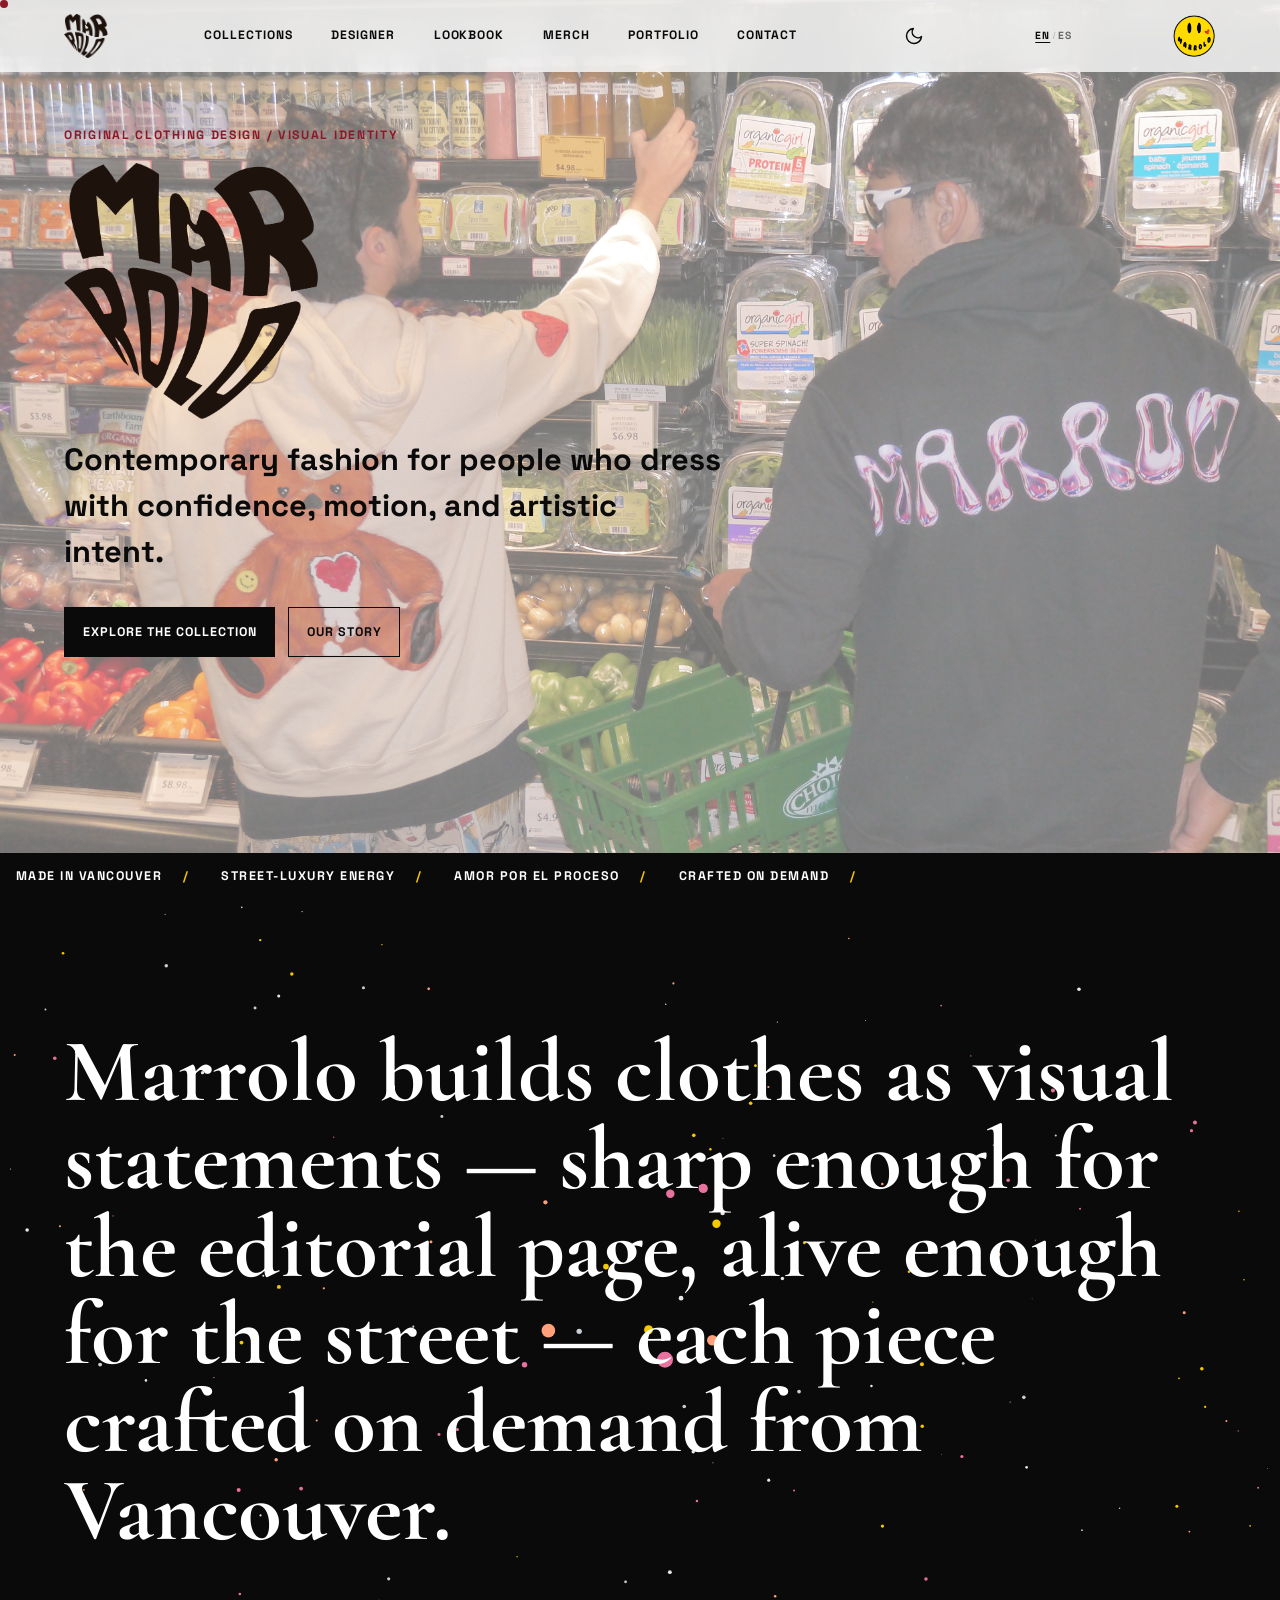
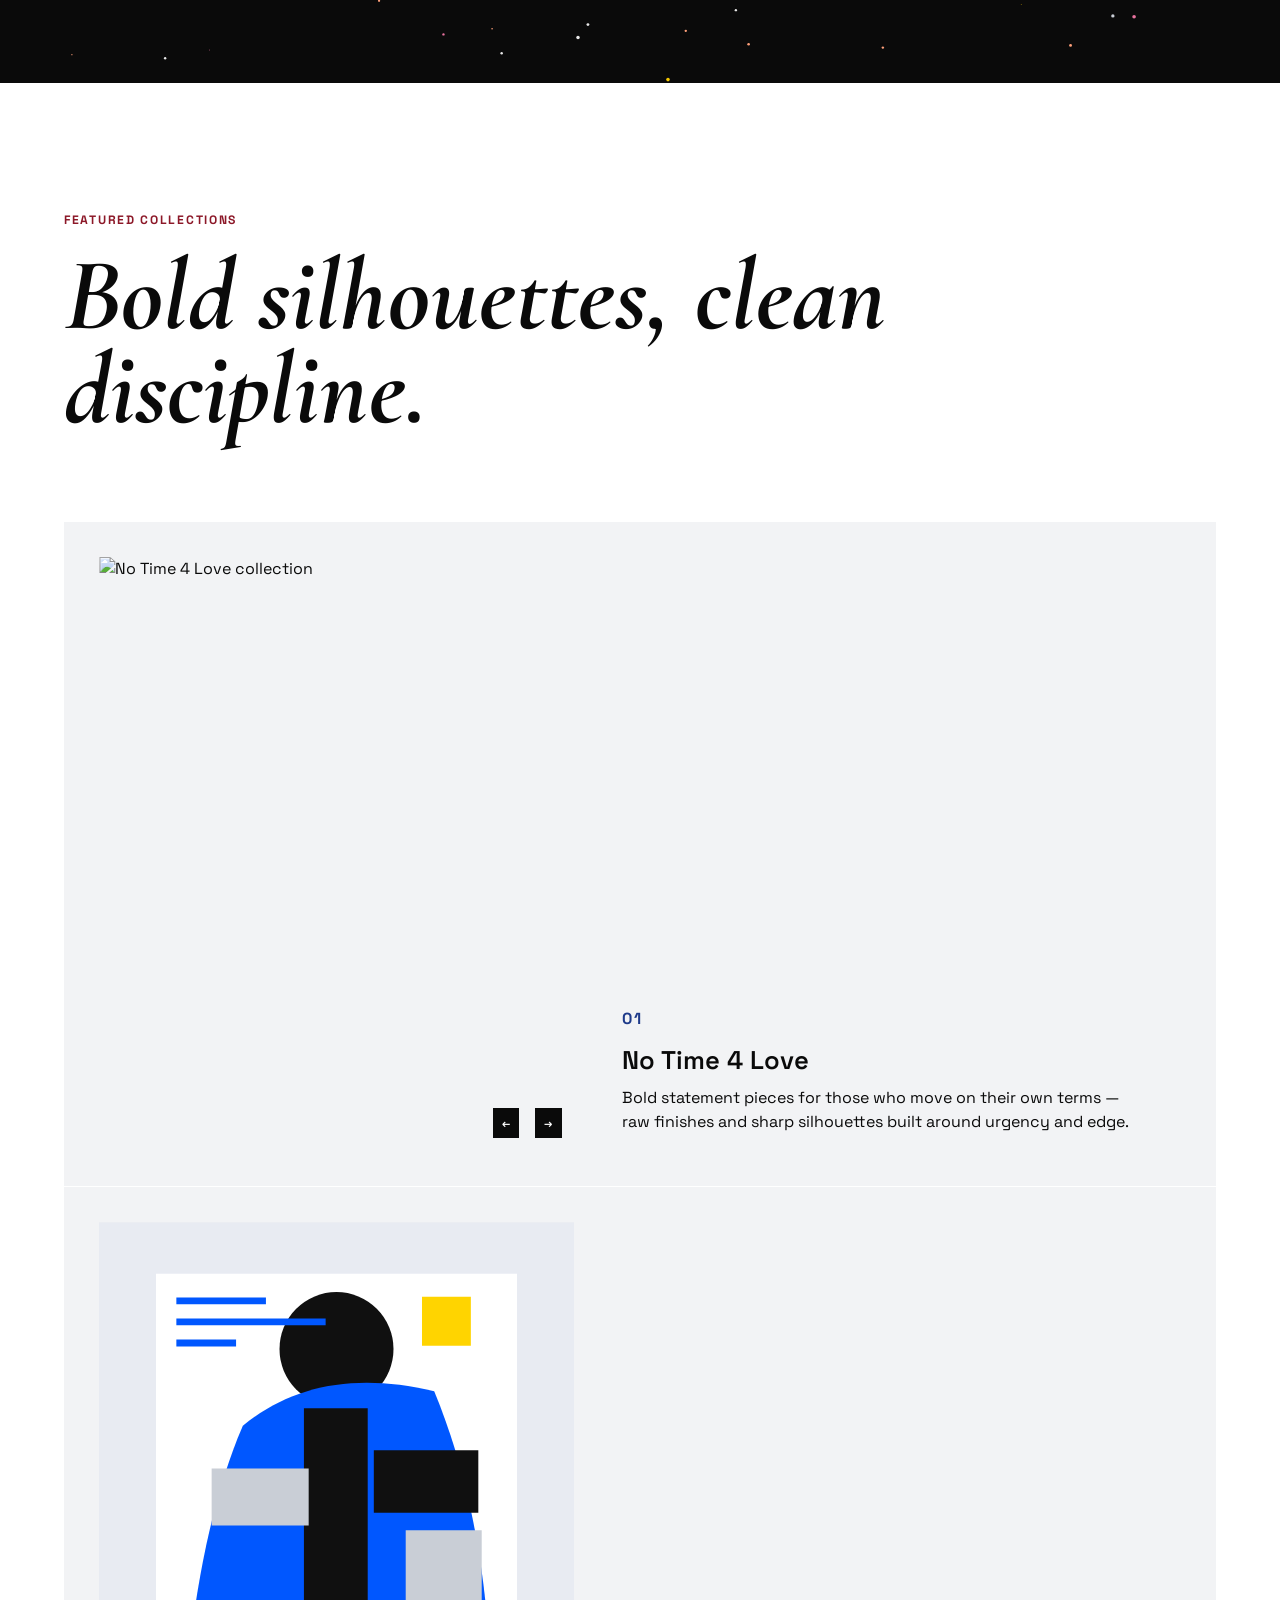
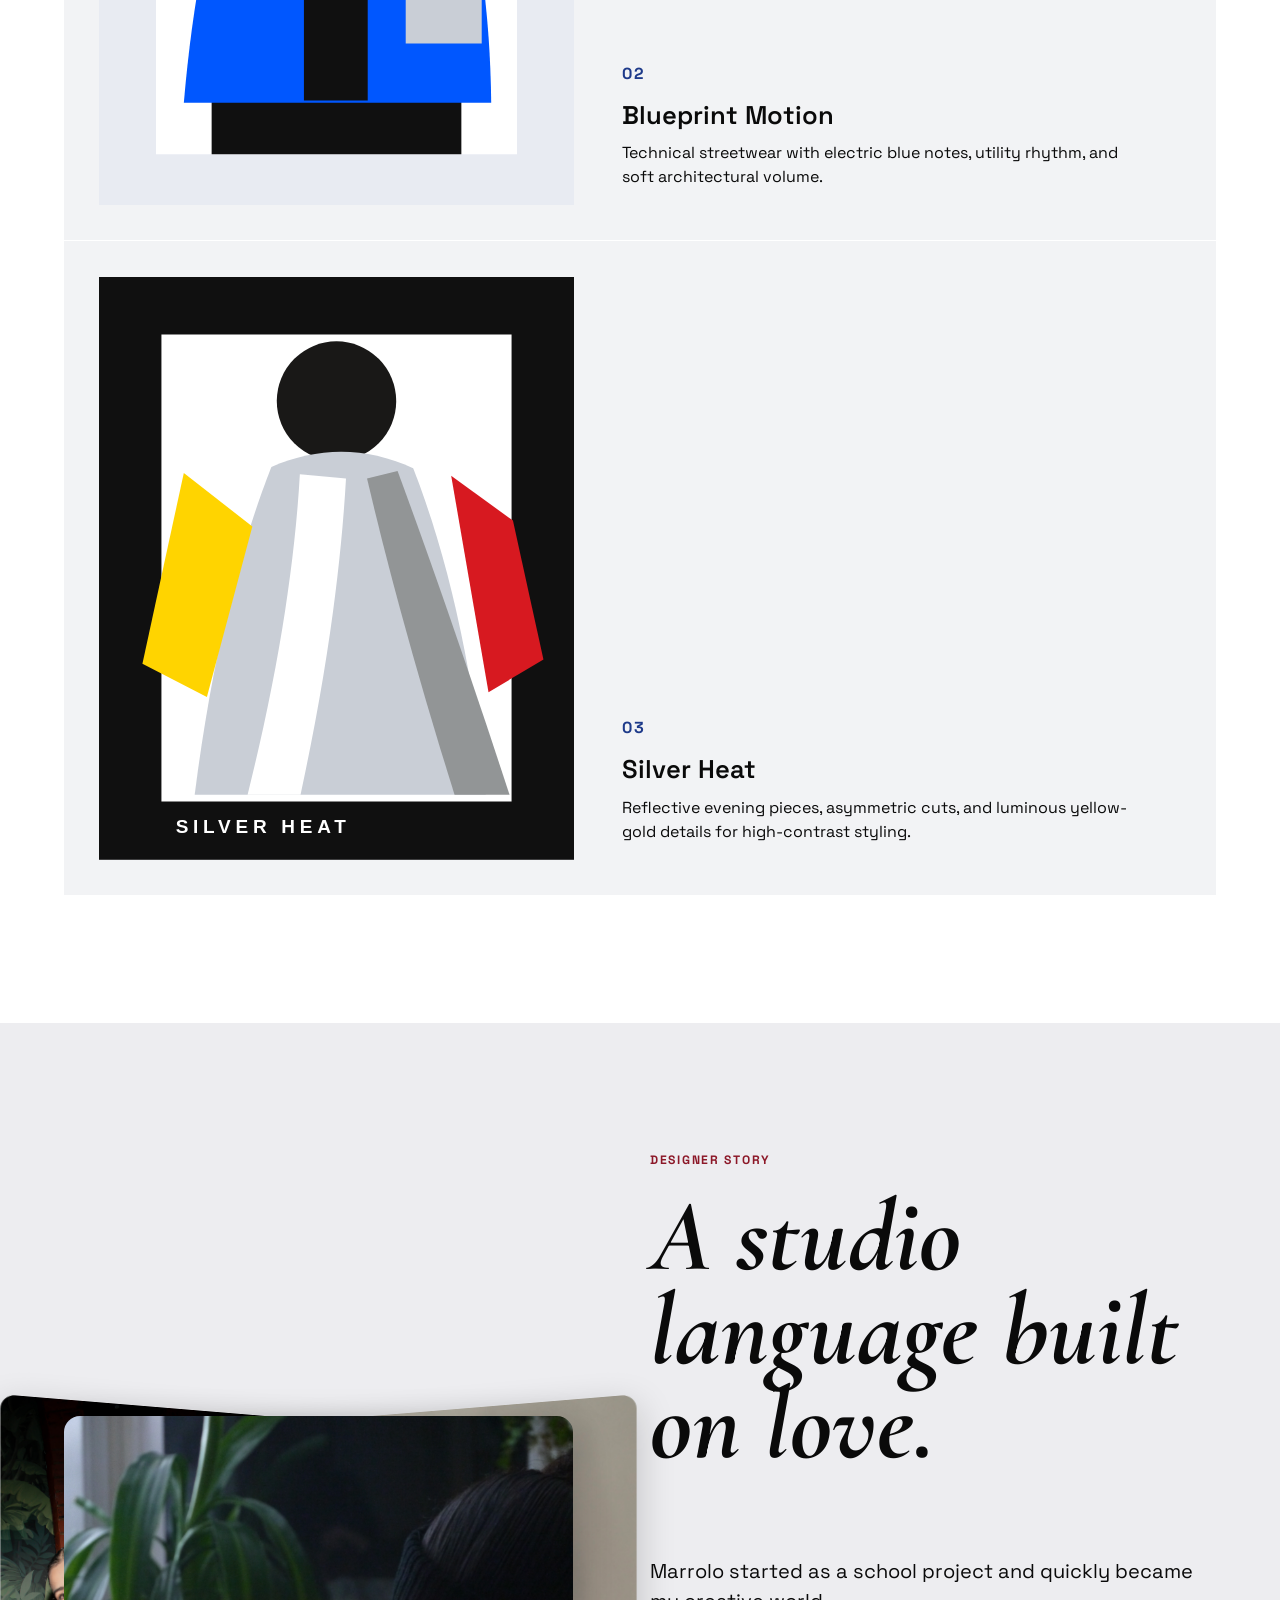
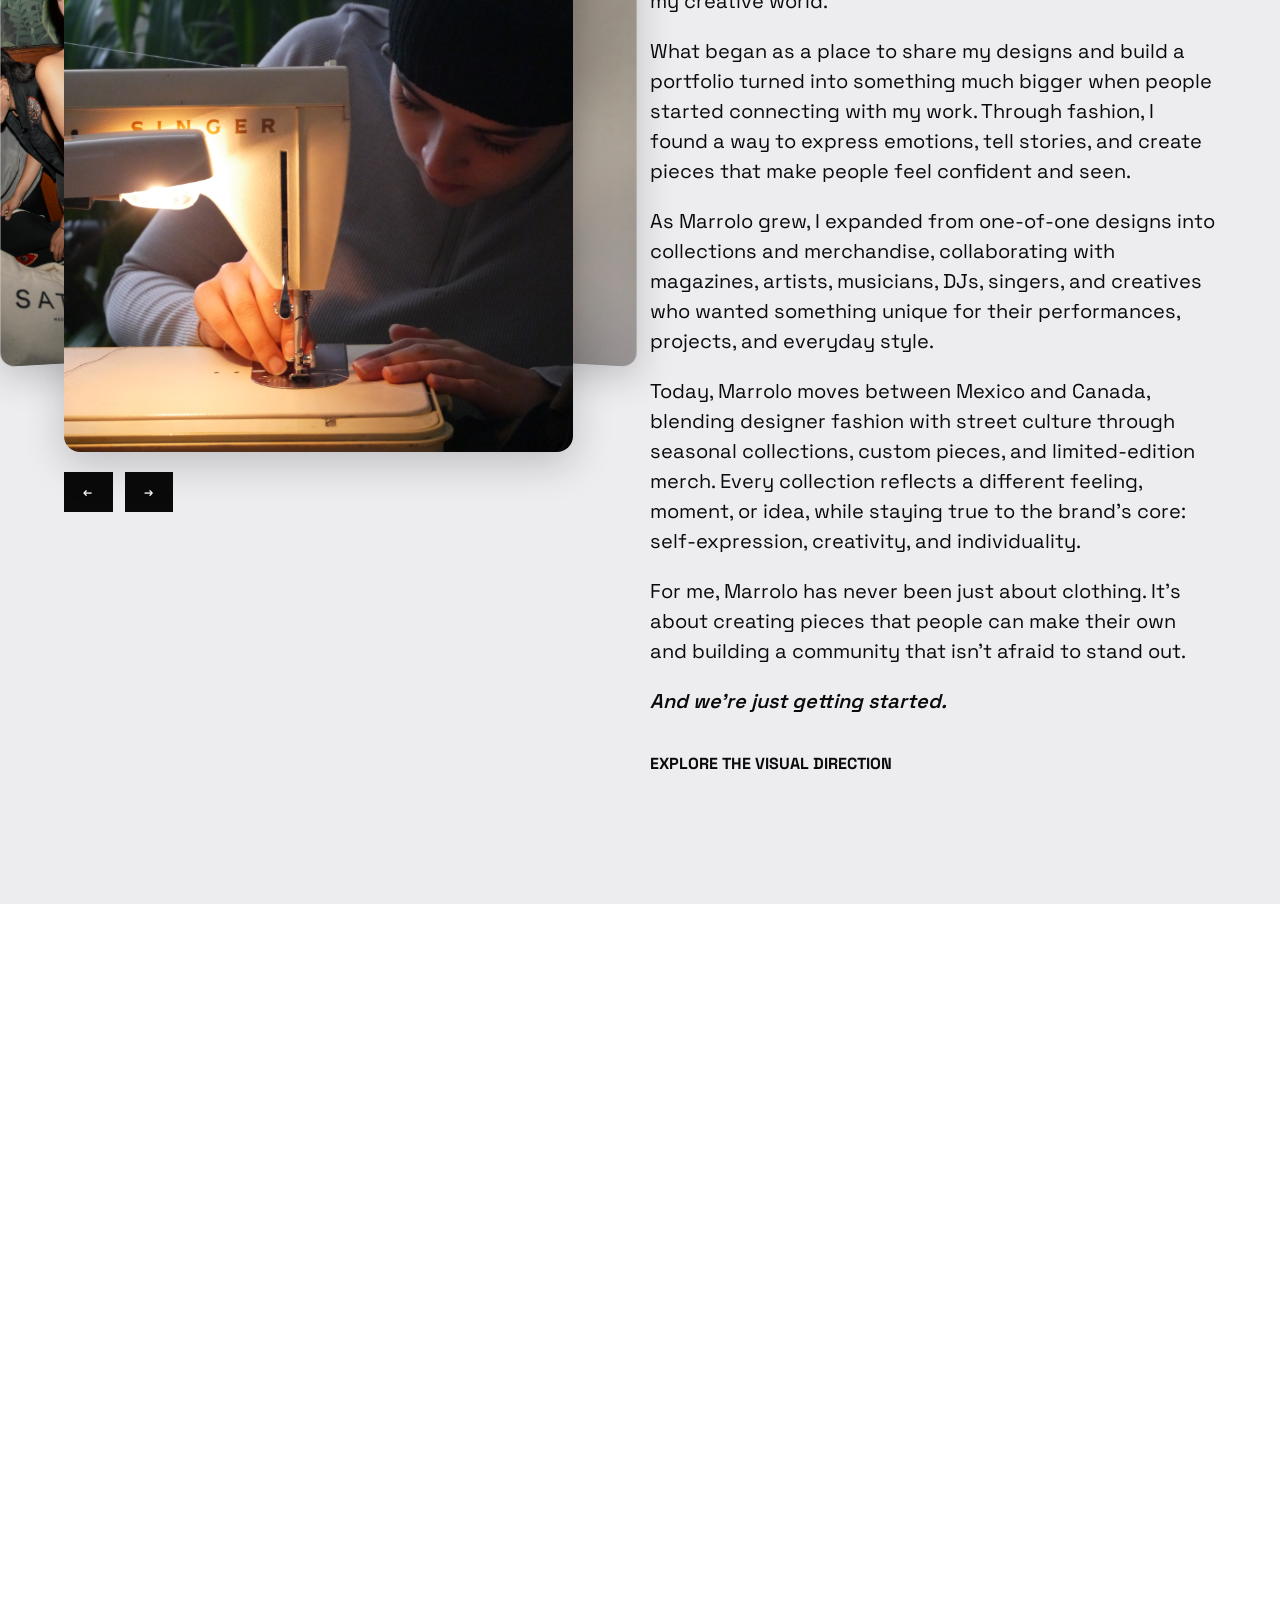
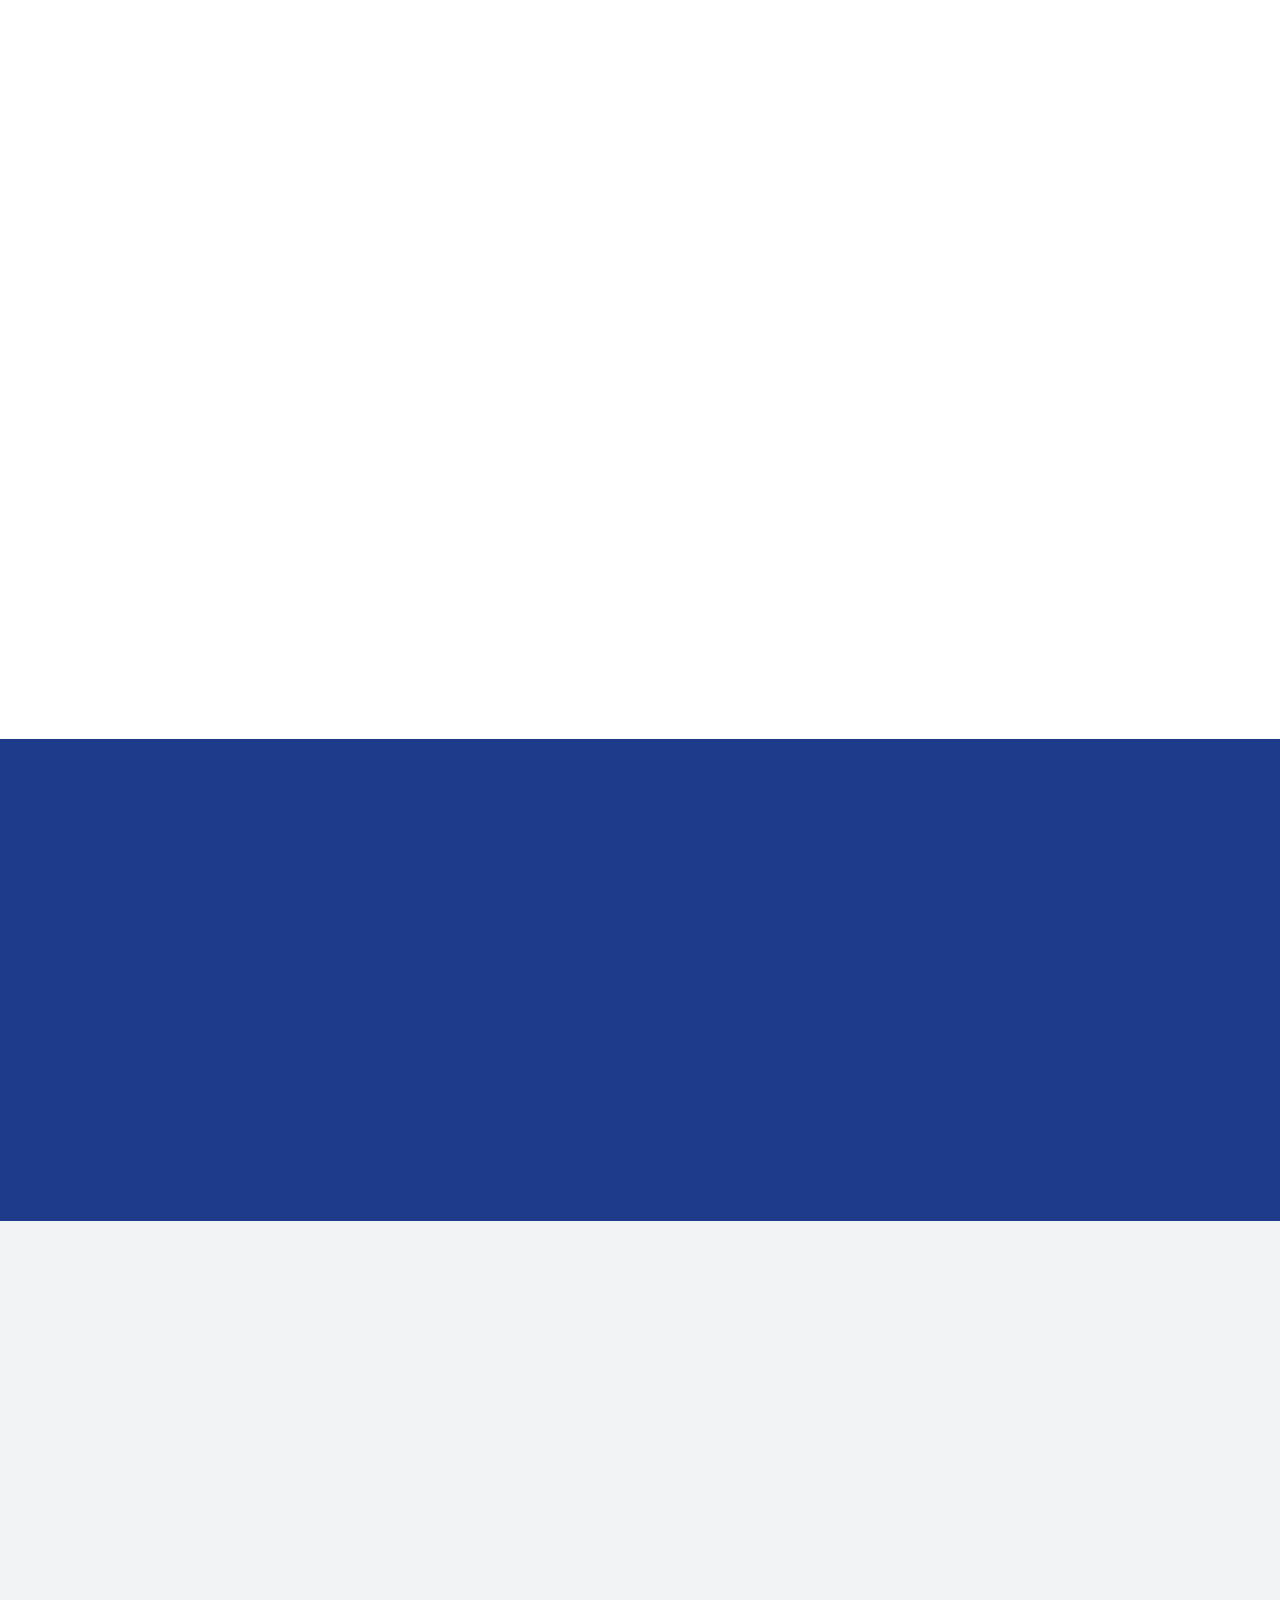
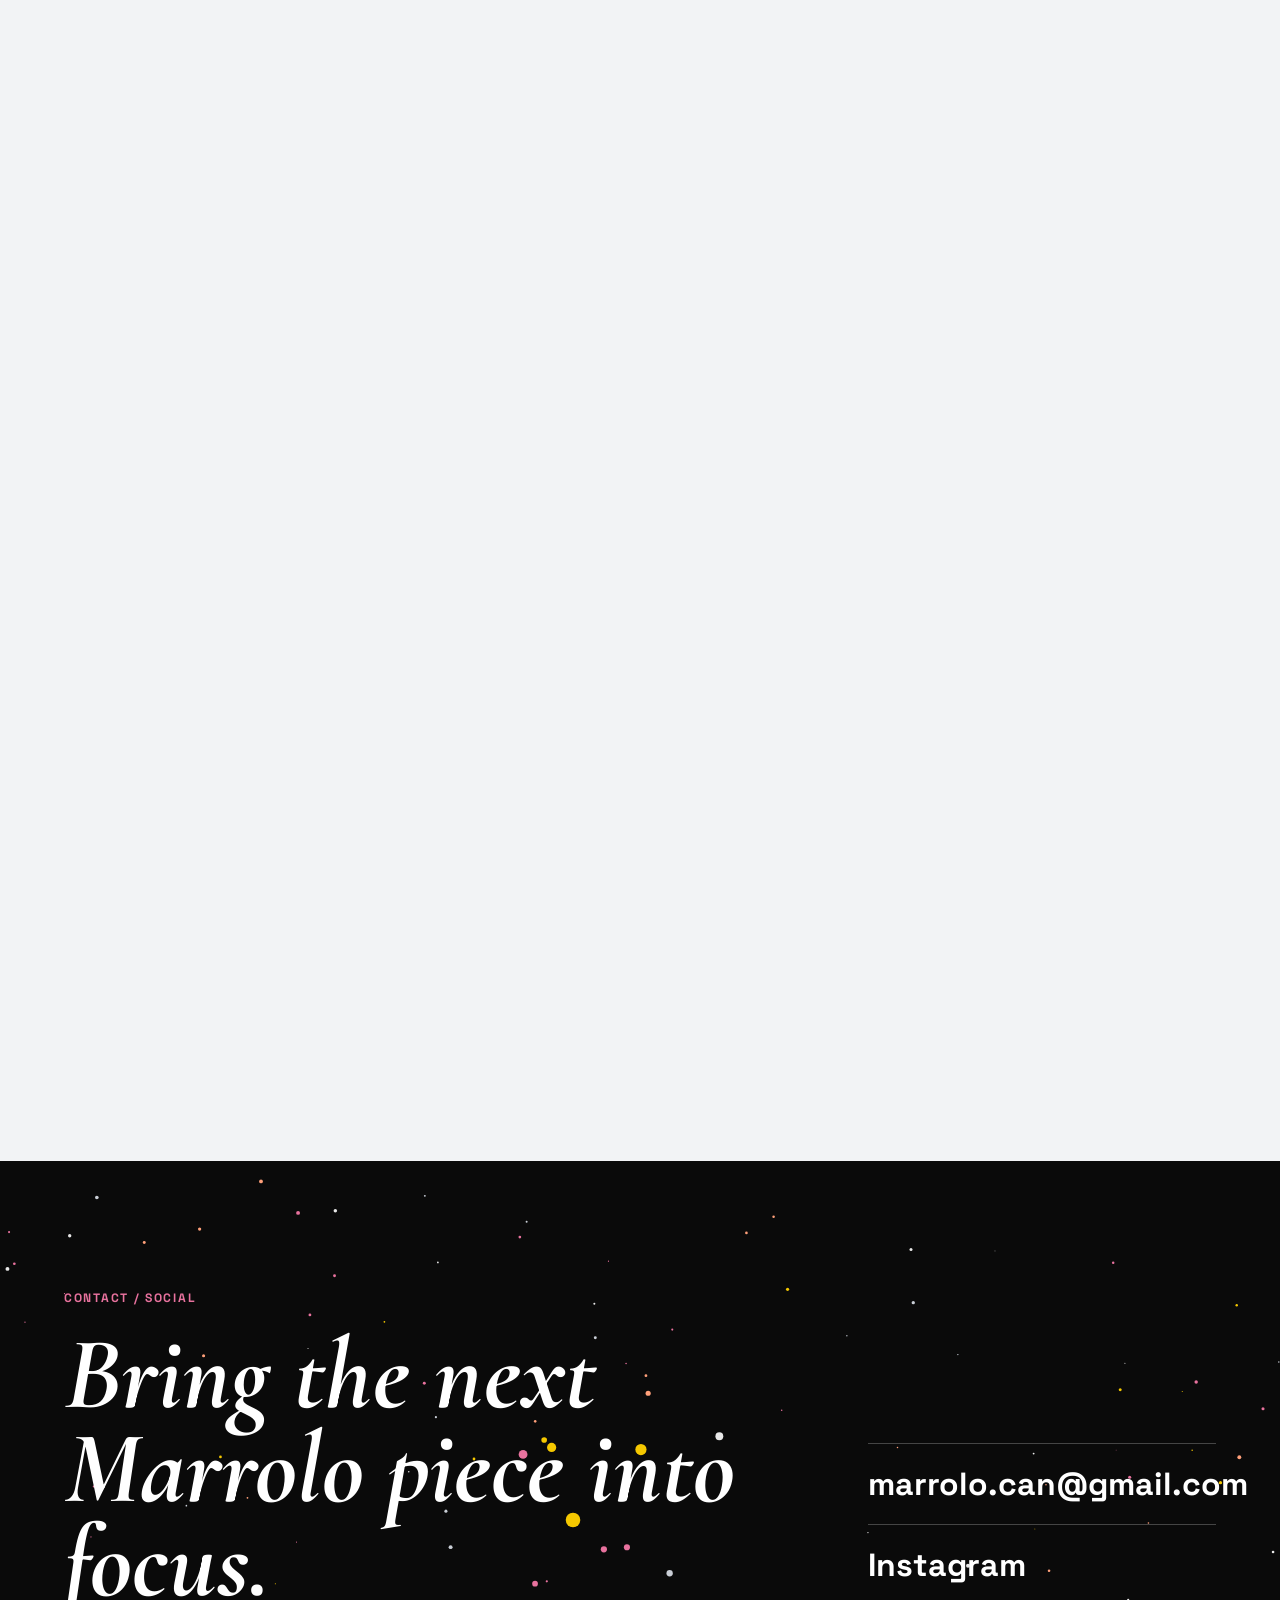
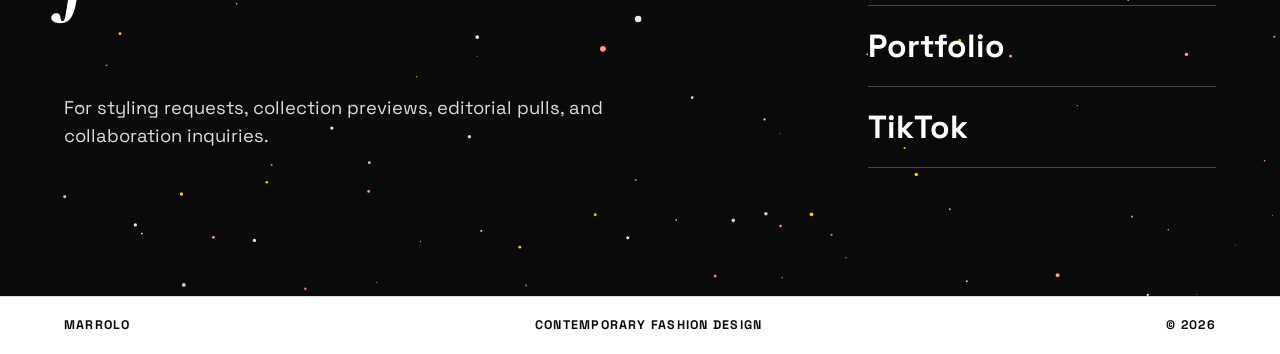
==== index.html @ eba9196b "Fianl changes and updates" ====
<!doctype html>
<html lang="en">
  <head>
    <meta charset="utf-8">
    <meta name="viewport" content="width=device-width, initial-scale=1">
    <meta name="description" content="Marrolo is a contemporary fashion portfolio and clothing design brand built around original garments, expressive visuals, and modern editorial culture.">
    <meta name="theme-color" content="#101010">
    <title>Marrolo | Contemporary Fashion Design</title>
    <script>
      (function(){var t=localStorage.getItem("marrolo-theme")||(window.matchMedia("(prefers-color-scheme: dark)").matches?"dark":"light");document.documentElement.setAttribute("data-theme",t);})();
    </script>
    <link rel="preconnect" href="https://fonts.googleapis.com">
    <link rel="preconnect" href="https://fonts.gstatic.com" crossorigin>
    <link href="https://fonts.googleapis.com/css2?family=Cormorant+Garamond:ital,wght@0,500;0,600;0,700;1,500;1,600;1,700&family=Space+Grotesk:wght@400;500;600;700&display=swap" rel="stylesheet">
    <link rel="stylesheet" href="styles.css">
  </head>
  <body>
    <a class="skip-link" href="#main" data-i18n="skip.link">Skip to content</a>

    <header class="site-header" data-header>
      <a class="brand-mark" href="#top" aria-label="Marrolo home">
        <img class="logo-day" src="assets/marroloLogoBlack.png" alt="Marrolo">
        <img class="logo-night" src="assets/marroloLogoWhite.png" alt="Marrolo">
      </a>
      <nav class="nav-links" aria-label="Primary navigation">
        <a href="#collections" data-i18n="nav.collections">Collections</a>
        <a href="#about" data-i18n="nav.designer">Designer</a>
        <a href="#lookbook" data-i18n="nav.lookbook">Lookbook</a>
        <a href="#merch" data-i18n="nav.merch">Merch</a>
        <a href="portfolio.html" data-i18n="nav.portfolio">Portfolio</a>
        <a href="#contact" data-i18n="nav.contact">Contact</a>
      </nav>
      <button class="theme-toggle" type="button" aria-label="Toggle dark mode" data-theme-toggle>
        <svg class="icon-moon" viewBox="0 0 24 24" fill="none" stroke="currentColor" stroke-width="1.8" stroke-linecap="round" stroke-linejoin="round" aria-hidden="true">
          <path d="M21 12.79A9 9 0 1 1 11.21 3 7 7 0 0 0 21 12.79z"/>
        </svg>
        <svg class="icon-sun" viewBox="0 0 24 24" fill="none" stroke="currentColor" stroke-width="1.8" stroke-linecap="round" stroke-linejoin="round" aria-hidden="true">
          <circle cx="12" cy="12" r="5"/>
          <line x1="12" y1="1" x2="12" y2="3"/><line x1="12" y1="21" x2="12" y2="23"/>
          <line x1="4.22" y1="4.22" x2="5.64" y2="5.64"/><line x1="18.36" y1="18.36" x2="19.78" y2="19.78"/>
          <line x1="1" y1="12" x2="3" y2="12"/><line x1="21" y1="12" x2="23" y2="12"/>
          <line x1="4.22" y1="19.78" x2="5.64" y2="18.36"/><line x1="18.36" y1="5.64" x2="19.78" y2="4.22"/>
        </svg>
      </button>
      <button class="lang-toggle" type="button" aria-label="Switch to Spanish" data-lang-toggle>
        <span class="lang-opt is-active" data-lang="en">EN</span>
        <span class="lang-divider">/</span>
        <span class="lang-opt" data-lang="es">ES</span>
      </button>
      <button class="menu-toggle" type="button" aria-label="Open menu" aria-expanded="false" data-menu-toggle>
        <span></span>
        <span></span>
      </button>
      <img class="logo-day" src="assets/happyMarrolo.png" alt="Happy Marrolo">
      <img class="logo-night" src="assets/happyMarrolo.png" alt="Happy Marrolo">
    </header>

    <main id="main">
      <section class="hero" id="top" aria-labelledby="hero-title">
        <div class="hero-media" aria-hidden="true">
          <img src="assets/marrolo-hero.JPG" alt="">
        </div>
        <div class="hero-copy reveal">
          <p class="eyebrow" data-i18n="hero.eyebrow">Original clothing design / visual identity</p>
          <div class="hero-title-group">
            <img class="hero-logo logo-day" src="assets/marroloLogoBlack.png" alt="" aria-hidden="true">
            <img class="hero-logo logo-night" src="assets/marroloLogoWhite.png" alt="" aria-hidden="true">
          </div>
          <p class="hero-kicker" data-i18n="hero.kicker">Contemporary fashion for people who dress with confidence, motion, and artistic intent.</p>
          <div class="hero-actions">
            <a class="button button-primary" href="#collections" data-i18n="hero.cta.primary">Explore the Collection</a>
            <a class="button button-secondary" href="#about" data-i18n="hero.cta.secondary">Our Story</a>
          </div>
        </div>
        <div class="ticker" aria-label="Brand values">
          <span data-i18n="ticker.1">Made in Vancouver</span>
          <span data-i18n="ticker.2">Street-luxury energy</span>
          <span data-i18n="ticker.3">Amor por el Proceso</span>
          <span data-i18n="ticker.4">Crafted on demand</span>
        </div>
      </section>

      <section class="intro-band" aria-label="Brand statement" data-bouncing-balls>
        <p class="statement reveal" data-i18n="intro.statement">Marrolo builds clothes as visual statements — sharp enough for the editorial page, alive enough for the street — each piece crafted on demand from Vancouver.</p>
      </section>

      <section class="section collections" id="collections" aria-labelledby="collections-title">
        <div class="section-heading reveal">
          <p class="eyebrow" data-i18n="collections.eyebrow">Featured collections</p>
          <h2 id="collections-title" data-i18n="collections.heading">Bold silhouettes, clean discipline.</h2>
        </div>
        <div class="collection-grid">
          <article class="collection-card reveal">
            <div class="collection-carousel" data-carousel>
              <div class="carousel-viewport">
                <div class="carousel-track">
                  <div class="carousel-slide"><img src="assets/noTimeForLoveCollection/nt4l-0.JPEG" alt="No Time 4 Love collection"></div>
                  <div class="carousel-slide"><img src="assets/noTimeForLoveCollection/nt4l-1.jpg" alt="No Time 4 Love collection"></div>
                  <div class="carousel-slide"><img src="assets/noTimeForLoveCollection/nt4l-2.jpeg" alt="No Time 4 Love collection"></div>
                  <div class="carousel-slide"><img src="assets/noTimeForLoveCollection/nt4l-3.jpeg" alt="No Time 4 Love collection"></div>
                  <div class="carousel-slide"><img src="assets/noTimeForLoveCollection/nt4l-4.jpeg" alt="No Time 4 Love collection"></div>
                  <div class="carousel-slide"><img src="assets/noTimeForLoveCollection/nt4l-5.jpeg" alt="No Time 4 Love collection"></div>
                  <div class="carousel-slide"><img src="assets/noTimeForLoveCollection/nt4l-6.jpeg" alt="No Time 4 Love collection"></div>
                  <div class="carousel-slide"><img src="assets/noTimeForLoveCollection/nt4l-7.jpeg" alt="No Time 4 Love collection"></div>
                  <div class="carousel-slide"><img src="assets/noTimeForLoveCollection/nt4l-8.jpeg" alt="No Time 4 Love collection"></div>
                  <div class="carousel-slide"><img src="assets/noTimeForLoveCollection/nt4l-9.jpeg" alt="No Time 4 Love collection"></div>
                  <div class="carousel-slide"><img src="assets/noTimeForLoveCollection/nt4l-10.jpeg" alt="No Time 4 Love collection"></div>
                  <div class="carousel-slide"><img src="assets/noTimeForLoveCollection/nt4l-11.jpeg" alt="No Time 4 Love collection"></div>
                  <div class="carousel-slide"><img src="assets/noTimeForLoveCollection/nt4l-12.jpeg" alt="No Time 4 Love collection"></div>
                  <div class="carousel-slide"><img src="assets/noTimeForLoveCollection/nt4l-13.jpeg" alt="No Time 4 Love collection"></div>
                  <div class="carousel-slide"><img src="assets/noTimeForLoveCollection/nt4l-14.jpeg" alt="No Time 4 Love collection"></div>
                  <div class="carousel-slide"><img src="assets/noTimeForLoveCollection/nt4l-15.jpeg" alt="No Time 4 Love collection"></div>
                  <div class="carousel-slide"><img src="assets/noTimeForLoveCollection/nt4l-16.jpeg" alt="No Time 4 Love collection"></div>
                  <div class="carousel-slide"><img src="assets/noTimeForLoveCollection/nt4l-17.jpeg" alt="No Time 4 Love collection"></div>
                  <div class="carousel-slide"><img src="assets/noTimeForLoveCollection/nt4l-18.jpeg" alt="No Time 4 Love collection"></div>
                  <div class="carousel-slide"><img src="assets/noTimeForLoveCollection/nt4l-19.jpeg" alt="No Time 4 Love collection"></div>
                  <div class="carousel-slide"><img src="assets/noTimeForLoveCollection/nt4l-20.jpeg" alt="No Time 4 Love collection"></div>
                </div>
              </div>
              <div class="carousel-controls collection-carousel-controls">
                <button class="carousel-btn carousel-prev" aria-label="Previous look">←</button>
                <button class="carousel-btn carousel-next" aria-label="Next look">→</button>
              </div>
            </div>
            <div>
              <p class="collection-index">01</p>
              <h3>No Time 4 Love</h3>
              <p data-i18n="collection.01.desc">Bold statement pieces for those who move on their own terms — raw finishes and sharp silhouettes built around urgency and edge.</p>
            </div>
          </article>
          <article class="collection-card reveal">
            <img src="assets/collection-blueprint.svg" alt="Editorial illustration of electric blue modular streetwear pieces and silver detailing.">
            <div>
              <p class="collection-index">02</p>
              <h3>Blueprint Motion</h3>
              <p data-i18n="collection.02.desc">Technical streetwear with electric blue notes, utility rhythm, and soft architectural volume.</p>
            </div>
          </article>
          <article class="collection-card reveal">
            <img src="assets/collection-silver.svg" alt="Editorial illustration of metallic silver eveningwear with yellow-gold styling accents.">
            <div>
              <p class="collection-index">03</p>
              <h3>Silver Heat</h3>
          <p data-i18n="collection.03.desc">Reflective evening pieces, asymmetric cuts, and luminous yellow-gold details for high-contrast styling.</p>
            </div>
          </article>
        </div>
      </section>

      <section class="about" id="about" aria-labelledby="about-title" data-svg-follower>
        <div class="about-image reveal">
          <div class="designer-stack">
            <div class="designer-stack-inner">
              <img class="designer-stack-img" src="assets/designerStory/IMG_0686.JPG" alt="Behind the studio">
              <img class="designer-stack-img" src="assets/designerStory/IMG_6328.JPG" alt="Designer at work">
              <img class="designer-stack-img" src="assets/designerStory/IMG_8418.jpg" alt="Creative process">
            </div>
            <div class="designer-stack-arrows">
              <button class="carousel-btn designer-stack-prev" aria-label="Previous photo">←</button>
              <button class="carousel-btn designer-stack-next" aria-label="Next photo">→</button>
            </div>
          </div>
        </div>
        <div class="about-copy reveal">
          <p class="eyebrow" data-i18n="about.eyebrow">Designer story</p>
          <h2 id="about-title" data-i18n="about.heading">A studio language built on love.</h2>
          <p data-i18n="about.p1">Marrolo started as a school project and quickly became my creative world.</p>
          <p data-i18n="about.p2">What began as a place to share my designs and build a portfolio turned into something much bigger when people started connecting with my work. Through fashion, I found a way to express emotions, tell stories, and create pieces that make people feel confident and seen.</p>
          <p data-i18n="about.p3">As Marrolo grew, I expanded from one-of-one designs into collections and merchandise, collaborating with magazines, artists, musicians, DJs, singers, and creatives who wanted something unique for their performances, projects, and everyday style.</p>
          <p data-i18n="about.p4">Today, Marrolo moves between Mexico and Canada, blending designer fashion with street culture through seasonal collections, custom pieces, and limited-edition merch. Every collection reflects a different feeling, moment, or idea, while staying true to the brand's core: self-expression, creativity, and individuality.</p>
          <p data-i18n="about.p5">For me, Marrolo has never been just about clothing. It's about creating pieces that people can make their own and building a community that isn't afraid to stand out.</p>
          <p class="about-closing" data-i18n="about.p6">And we're just getting started.</p>
          <a class="text-link" href="#lookbook" data-i18n="about.link">Explore the visual direction</a>
        </div>
      </section>

      <section class="amores-section section" aria-labelledby="amores-title" data-svg-follower>
        <div class="section-heading reveal">
          <p class="eyebrow" data-i18n="amores.eyebrow">Marrolo Lovers</p>
          <h2 id="amores-title" data-i18n="amores.heading">Made with and for love.</h2>
        </div>
        <div class="amores-carousel reveal" data-carousel>
          <div class="carousel-viewport">
            <div class="carousel-track">
              <div class="carousel-slide amores-slide">
                <img src="assets/marroloLovers/082EB74D-C274-4108-8B80-61E0E63EA54A.JPEG" alt="Marrolo lover — 1">
              </div>
              <div class="carousel-slide amores-slide">
                <img src="assets/marroloLovers/47102639-3292-48da-99a3-e774ecc9a05a.JPEG" alt="Marrolo lover — 2">
              </div>
              <div class="carousel-slide amores-slide">
                <img src="assets/marroloLovers/AF4F0432-AC4A-42E0-9617-7348A45B3C66.JPEG" alt="Marrolo lover — 3">
              </div>
              <div class="carousel-slide amores-slide">
                <img src="assets/marroloLovers/IMG_2457.JPEG" alt="Marrolo lover — 4">
              </div>
              <div class="carousel-slide amores-slide">
                <img src="assets/marroloLovers/IMG_7088.JPEG" alt="Marrolo lover — 5">
              </div>
               <div class="carousel-slide amores-slide">
                <img src="assets/marroloLovers/luisMarrolo.jpg" alt="Marrolo lover — 5">
              </div>
            </div>
          </div>
          <div class="carousel-controls">
            <button class="carousel-btn carousel-prev" aria-label="Previous">← Prev</button>
            <span class="carousel-count"></span>
            <button class="carousel-btn carousel-next" aria-label="Next">Next →</button>
          </div>
        </div>
      </section>

      <section class="philosophy" aria-labelledby="philosophy-title">
        <div class="section-heading reveal">
          <p class="eyebrow" data-i18n="philosophy.eyebrow">The Amores</p>
          <h2 id="philosophy-title" data-i18n="philosophy.heading">Love is our design language.</h2>
        </div>
        <div class="principles">
          <div class="principle reveal">
            <span>01</span>
            <h3>Amor por la Creatividad</h3>
            <p data-i18n="principle.01.desc">Each garment is a unique expression of identity, made with intention.</p>
          </div>
          <div class="principle reveal">
            <span>02</span>
            <h3>Amor por la Comunidad</h3>
            <p data-i18n="principle.02.desc">A space for urban style, self-expression, and collective energy.</p>
          </div>
          <div class="principle reveal">
            <span>03</span>
            <h3>Amor por el Planeta</h3>
            <p data-i18n="principle.03.desc">Every piece is crafted on demand to minimize waste and maximize care.</p>
          </div>
          <div class="principle reveal">
            <span>04</span>
            <h3>Amor por la Diversidad</h3>
            <p data-i18n="principle.04.desc">Inclusion and representation at the heart of every collection.</p>
          </div>
          <div class="principle reveal">
            <span>05</span>
            <h3>Amor por el Proceso</h3>
            <p data-i18n="principle.05.desc">Dedication in every step: from design sketch to final delivery.</p>
          </div>
        </div>
      </section>

      <section class="lookbook section" id="lookbook" aria-labelledby="lookbook-title" data-svg-follower>
        <div class="section-heading reveal">
          <p class="eyebrow" data-i18n="lookbook.eyebrow">Lookbook</p>
          <h2 id="lookbook-title" data-i18n="lookbook.heading">Visuals with pace, space, and attitude.</h2>
        </div>
        <div class="lookbook-grid">
          <figure class="look-item tall reveal">
            <img src="assets/lookbook-01.svg" alt="Fashion lookbook composition with a black coat and red sculptural accent.">
            <figcaption data-i18n="look.01.caption">Shadow Coat / Red Signal</figcaption>
          </figure>
          <figure class="look-item reveal">
            <img src="assets/lookbook-02.svg" alt="Fashion lookbook composition with electric blue tailoring and metallic accessories.">
            <figcaption data-i18n="look.02.caption">Blue Form / Utility Line</figcaption>
          </figure>
          <figure class="look-item reveal">
            <img src="assets/lookbook-03.svg" alt="Fashion lookbook composition with silver fabric, yellow-gold detail, and editorial layout marks.">
            <figcaption data-i18n="look.03.caption">Chrome Drape / Heat Mark</figcaption>
          </figure>
          <figure class="look-item wide reveal">
            <img src="assets/lookbook-04.svg" alt="Wide editorial fashion composition with multiple Marrolo silhouettes in neutral space.">
            <figcaption data-i18n="look.04.caption">Studio Set / Marrolo Forms</figcaption>
          </figure>
        </div>
      </section>

      <section class="store-callout" aria-labelledby="store-title">
        <div class="reveal">
          <p class="eyebrow" data-i18n="store.eyebrow">On-demand production</p>
          <h2 id="store-title" data-i18n="store.heading">Each Marrolo piece is created uniquely for you.</h2>
        </div>
        <a class="button button-secondary reveal" href="#contact" data-i18n="store.cta">Join the list</a>
      </section>

      <section class="merch section" id="merch" aria-labelledby="merch-title" data-svg-follower>
        <div class="section-heading reveal">
          <p class="eyebrow" data-i18n="merch.eyebrow">Merchandise</p>
          <h2 id="merch-title" data-i18n="merch.heading">Wear Marrolo.</h2>
        </div>
        <div class="merch-carousel reveal" data-carousel>
          <div class="carousel-viewport">
            <div class="carousel-track">
              <div class="carousel-slide">
                <img src="assets/merch/merch1.JPG" alt="Marrolo merch">
                <img src="assets/merch/merch2.JPG" alt="Marrolo merch">
              </div>
              <div class="carousel-slide">
                <img src="assets/merch/merch3.JPG" alt="Marrolo merch">
                <img src="assets/merch/merch4.JPG" alt="Marrolo merch">
              </div>
              <div class="carousel-slide">
                <img src="assets/merch/merch5.JPG" alt="Marrolo merch">
                <img src="assets/merch/merch6.JPG" alt="Marrolo merch">
              </div>
              <div class="carousel-slide">
                <img src="assets/merch/merch7.JPG" alt="Marrolo merch">
                <img src="assets/merch/merch8.JPG" alt="Marrolo merch">
              </div>
              <div class="carousel-slide">
                <img src="assets/merch/merch9.JPEG" alt="Marrolo merch">
                <img src="assets/merch/merch10.JPEG" alt="Marrolo merch">
              </div>
              <div class="carousel-slide">
                <img src="assets/merch/merch11.jpg" alt="Marrolo merch">
                <img src="assets/merch/merch12.jpg" alt="Marrolo merch">
              </div>
              <div class="carousel-slide">
                <img src="assets/merch/merch13.JPEG" alt="Marrolo merch">
                <img src="assets/merch/merch14.JPEG" alt="Marrolo merch">
              </div>
              <div class="carousel-slide">
                <img src="assets/merch/merch15.JPEG" alt="Marrolo merch">
                <img src="assets/merch/merch16.JPEG" alt="Marrolo merch">
              </div>
              <div class="carousel-slide">
                <img src="assets/merch/merch17.JPEG" alt="Marrolo merch">
                <img src="assets/merch/merch18.JPEG" alt="Marrolo merch">
              </div>
              <div class="carousel-slide">
                <img src="assets/merch/merch19.JPEG" alt="Marrolo merch">
                <img src="assets/merch/merch20.JPEG" alt="Marrolo merch">
              </div>
              <div class="carousel-slide">
                <img src="assets/merch/merch21.JPEG" alt="Marrolo merch">
                <img src="assets/merch/merch22.JPEG" alt="Marrolo merch">
              </div>
              <div class="carousel-slide">
                <img src="assets/merch/merch23.JPEG" alt="Marrolo merch">
                <img src="assets/merch/merch24.JPEG" alt="Marrolo merch">
              </div>
              <div class="carousel-slide">
                <img src="assets/merch/merch25.JPEG" alt="Marrolo merch">
                <img src="assets/merch/merch26.JPEG" alt="Marrolo merch">
              </div>
              <div class="carousel-slide">
                <img src="assets/merch/merch27.JPEG" alt="Marrolo merch">
                <img src="assets/merch/merch28.JPEG" alt="Marrolo merch">
              </div>
              <div class="carousel-slide">
                <img src="assets/merch/merch29.JPEG" alt="Marrolo merch">
                <img src="assets/merch/merch30.JPEG" alt="Marrolo merch">
              </div>
              <div class="carousel-slide">
                <img src="assets/merch/merch31.JPEG" alt="Marrolo merch">
                <img src="assets/merch/merch32.JPEG" alt="Marrolo merch">
              </div>
              <div class="carousel-slide">
                <img src="assets/merch/merch33.JPEG" alt="Marrolo merch">
                <img src="assets/merch/merch34.JPEG" alt="Marrolo merch">
              </div>
              <div class="carousel-slide">
                <img src="assets/merch/merch35.JPEG" alt="Marrolo merch">
                <img src="assets/merch/merch36.JPEG" alt="Marrolo merch">
              </div>
              <div class="carousel-slide">
                <img src="assets/merch/merch37.JPEG" alt="Marrolo merch">
                <img src="assets/merch/merch38.JPEG" alt="Marrolo merch">
              </div>
              <div class="carousel-slide">
                <img src="assets/merch/merch39.JPEG" alt="Marrolo merch">
                <img src="assets/merch/merch40.JPEG" alt="Marrolo merch">
              </div>
              <div class="carousel-slide">
                <img src="assets/merch/merch41.JPEG" alt="Marrolo merch">
                <img src="assets/merch/merch42.JPEG" alt="Marrolo merch">
              </div>
            </div>
          </div>
          <div class="carousel-controls">
            <button class="carousel-btn carousel-prev" aria-label="Previous">← Prev</button>
            <span class="carousel-count"></span>
            <button class="carousel-btn carousel-next" aria-label="Next">Next →</button>
          </div>
        </div>
        <div class="merch-thumbnails reveal">
          <img src="assets/merch/merch1.JPG" alt="Marrolo merch piece">
          <img src="assets/merch/merch30.JPEG" alt="Marrolo merch piece">
          <img src="assets/merch/merch2.JPG" alt="Marrolo merch piece">
          <img src="assets/merch/merch32.JPEG" alt="Marrolo merch piece">
          <img src="assets/merch/merch7.JPG" alt="Marrolo merch piece">
          <img src="assets/merch/merch34.JPEG" alt="Marrolo merch piece">
        </div>
        <div class="merch-cta reveal">
          <a class="button button-primary" href="#contact" data-i18n="merch.cta">Request a Piece</a>
        </div>
      </section>

      <section class="contact" id="contact" aria-labelledby="contact-title" data-bouncing-balls>
        <div class="contact-copy reveal">
          <p class="eyebrow" data-i18n="contact.eyebrow">Contact / social</p>
          <h2 id="contact-title" data-i18n="contact.heading">Bring the next Marrolo piece into focus.</h2>
          <p data-i18n="contact.desc">For styling requests, collection previews, editorial pulls, and collaboration inquiries.</p>
        </div>
        <div class="contact-panel reveal">
          <a href="mailto:marrolo.can@gmail.com">marrolo.can@gmail.com</a>
          <a href="https://www.instagram.com/" rel="noreferrer">Instagram</a>
          <a href="portfolio.html">Portfolio</a>
          <a href="https://www.tiktok.com/" rel="noreferrer">TikTok</a>
        </div>
      </section>
    </main>

    <footer class="site-footer">
      <span>Marrolo</span>
      <span data-i18n="footer.tagline">Contemporary fashion design</span>
      <span>© 2026</span>
    </footer>

    <script src="script.js"></script>
  </body>
</html>
---- styles.css ----
:root {
  --ink: #0a0a0a;
  --paper: #ffffff;
  --paper-soft: #f2f3f5;
  --muted: #686868;
  --line: rgba(10, 10, 10, 0.14);
  --red: #8c1828;
  --pink: #e8729e;
  --blue: #1e3a8a;
  --yellow: #f5c800;
  --silver: #c9ced6;
  --about-bg: #ededf0;
  --max: 1180px;
  --header-h: 72px;
}

[data-theme="dark"] {
  --ink: #f0f0f0;
  --paper: #0c0c0c;
  --paper-soft: #1c1c1c;
  --muted: #8a8a8a;
  --line: rgba(240, 240, 240, 0.12);
  --about-bg: #1a1a1a;
}

* {
  box-sizing: border-box;
}

html {
  scroll-behavior: smooth;
  scroll-padding-top: var(--header-h);
}

body {
  margin: 0;
  background: var(--paper);
  color: var(--ink);
  font-family: "Space Grotesk", Arial, sans-serif;
  line-height: 1.5;
}

img {
  display: block;
  max-width: 100%;
}

a {
  color: inherit;
  text-decoration: none;
}

.skip-link {
  position: fixed;
  left: 1rem;
  top: 1rem;
  z-index: 20;
  transform: translateY(-140%);
  background: var(--ink);
  color: var(--paper);
  padding: 0.75rem 1rem;
}

.skip-link:focus {
  transform: translateY(0);
}

.site-header {
  align-items: center;
  backdrop-filter: blur(18px);
  background: rgba(255, 255, 255, 0.78);
  border-bottom: 1px solid transparent;
  display: flex;
  height: var(--header-h);
  justify-content: space-between;
  left: 0;
  padding: 0 5vw;
  position: fixed;
  right: 0;
  top: 0;
  transition: border-color 180ms ease, background 180ms ease;
  z-index: 10;
}

.site-header.is-scrolled {
  background: rgba(255, 255, 255, 0.93);
  border-color: var(--line);
}

.brand-mark {
  align-items: center;
  display: flex;
}

.logo-day,
.logo-night {
  height: 44px;
  width: auto;
}

.logo-night {
  display: none;
}

[data-theme="dark"] .logo-day {
  display: none;
}

[data-theme="dark"] .logo-night {
  display: block;
}

.theme-toggle {
  align-items: center;
  background: transparent;
  border: 0;
  color: var(--ink);
  cursor: pointer;
  display: flex;
  height: 42px;
  justify-content: center;
  padding: 8px;
  transition: color 180ms ease;
  width: 42px;
}

.theme-toggle:hover {
  color: var(--red);
}

.theme-toggle svg {
  height: 20px;
  width: 20px;
}

.icon-sun {
  display: none;
}

[data-theme="dark"] .icon-moon {
  display: none;
}

[data-theme="dark"] .icon-sun {
  display: block;
}

.nav-links {
  display: flex;
  gap: clamp(1rem, 3vw, 2.4rem);
  font-size: 0.76rem;
  font-weight: 700;
  letter-spacing: 0.08em;
  text-transform: uppercase;
}

.nav-links a {
  position: relative;
}

.nav-links a::after,
.text-link::after {
  background: currentColor;
  bottom: -0.35rem;
  content: "";
  height: 2px;
  left: 0;
  position: absolute;
  transform: scaleX(0);
  transform-origin: right;
  transition: transform 180ms ease;
  width: 100%;
}

.nav-links a:hover::after,
.text-link:hover::after {
  transform: scaleX(1);
  transform-origin: left;
}

.menu-toggle {
  background: transparent;
  border: 0;
  display: none;
  height: 42px;
  padding: 0;
  width: 42px;
}

.menu-toggle span {
  background: var(--ink);
  display: block;
  height: 2px;
  margin: 7px auto;
  width: 24px;
}

.hero {
  min-height: 100svh;
  overflow: hidden;
  padding: calc(var(--header-h) + 6vh) 5vw 0;
  position: relative;
}

.hero-media {
  inset: 0;
  position: absolute;
  z-index: 0;
}

.hero-media img {
  height: 100%;
  object-fit: cover;
  width: 100%;
}

.hero::after {
  background: rgba(255, 255, 255, 0.45);
  content: "";
  inset: 0;
  position: absolute;
  z-index: 1;
}

.hero-copy {
  isolation: isolate;
  max-width: min(880px, 92vw);
  position: relative;
  z-index: 2;
}

.eyebrow {
  color: var(--red);
  font-size: 0.76rem;
  font-weight: 700;
  letter-spacing: 0.14em;
  margin: 0 0 1.2rem;
  text-transform: uppercase;
}

h1,
h2,
h3,
p {
  margin-top: 0;
}

h1,
h2 {
  font-family: "Cormorant Garamond", Georgia, serif;
  font-style: italic;
  font-weight: 700;
  letter-spacing: 0;
  line-height: 0.92;
}

h1 {
  font-size: clamp(5.2rem, 20vw, 18rem);
  margin-bottom: 0;
}

.hero-title-group {
  align-items: center;
  display: flex;
  gap: 0.18em;
  margin-bottom: 1.1rem;
}

.hero-logo {
  height: clamp(5.2rem, 20vw, 18rem);
  width: auto;
}

h2 {
  font-size: clamp(2.6rem, 8vw, 7.2rem);
  max-width: 950px;
}

h3 {
  font-size: clamp(1.25rem, 2vw, 1.8rem);
  font-weight: 600;
  line-height: 1.05;
  margin-bottom: 0.8rem;
}

.hero-kicker {
  font-size: clamp(1.15rem, 2.4vw, 2rem);
  font-weight: 700;
  max-width: 660px;
}

.hero-actions {
  display: flex;
  flex-wrap: wrap;
  gap: 0.8rem;
  margin-top: 2rem;
}

.button {
  align-items: center;
  border: 1px solid var(--ink);
  display: inline-flex;
  font-size: 0.78rem;
  font-weight: 700;
  justify-content: center;
  letter-spacing: 0.08em;
  min-height: 48px;
  padding: 0.9rem 1.1rem;
  text-transform: uppercase;
  transition: background 180ms ease, color 180ms ease, transform 180ms ease;
}

.button:hover {
  transform: translateY(-2px);
}

.button-primary {
  background: var(--ink);
  color: var(--paper);
}

.button-secondary {
  background: transparent;
}

.button-secondary:hover {
  background: var(--ink);
  color: var(--paper);
}

.ticker {
  align-items: center;
  background: var(--ink);
  bottom: 0;
  color: var(--paper);
  display: flex;
  gap: 1rem;
  left: 0;
  overflow: hidden;
  padding: 0.9rem 0;
  position: absolute;
  right: 0;
  white-space: nowrap;
  z-index: 3;
}

.ticker span {
  animation: marquee 24s linear infinite;
  flex: 0 0 auto;
  font-size: 0.78rem;
  font-weight: 700;
  letter-spacing: 0.12em;
  padding-left: 1rem;
  text-transform: uppercase;
}

.ticker span::after {
  color: var(--yellow);
  content: " /";
  margin-left: 1rem;
}

.intro-band,
.section,
.about,
.philosophy,
.store-callout,
.contact {
  padding: clamp(4.5rem, 10vw, 8rem) 5vw;
}

.intro-band {
  background: var(--ink);
  color: var(--paper);
  position: relative;
}

.statement {
  font-family: "Cormorant Garamond", Georgia, serif;
  font-size: clamp(2.2rem, 7vw, 6.5rem);
  font-weight: 700;
  line-height: 0.98;
  margin: 0 auto;
  max-width: var(--max);
}

.section-heading {
  margin: 0 auto clamp(2rem, 5vw, 4rem);
  max-width: var(--max);
}

.collection-grid {
  display: grid;
  gap: 1px;
  margin: 0 auto;
  max-width: var(--max);
}

.collection-card {
  background: var(--paper-soft);
  display: grid;
  gap: clamp(1rem, 4vw, 3rem);
  grid-template-columns: minmax(180px, 0.85fr) minmax(0, 1fr);
  min-height: 330px;
  padding: clamp(1rem, 3vw, 2.2rem);
  transition: background 180ms ease, transform 180ms ease;
}

.collection-card:hover {
  background: rgba(245, 200, 0, 0.1);
  transform: translateX(6px);
}

.collection-card img {
  height: 100%;
  min-height: 260px;
  object-fit: cover;
  width: 100%;
}

.collection-card > div {
  align-self: end;
  max-width: 520px;
}

.collection-index {
  color: var(--blue);
  font-weight: 700;
  letter-spacing: 0.1em;
}

.about {
  align-items: center;
  background: var(--about-bg);
  display: grid;
  position: relative;
  gap: clamp(2rem, 6vw, 5rem);
  grid-template-columns: minmax(0, 0.9fr) minmax(0, 1fr);
}

[data-svg-follower] > *:not(.svg-follower-canvas) {
  position: relative;
  z-index: 1;
}

.svg-follower-canvas {
  height: 100%;
  left: 0;
  pointer-events: none;
  position: absolute;
  top: 0;
  width: 100%;
  z-index: 0;
}

.about-closing {
  font-style: italic;
  font-weight: 600;
  margin-top: 0.25rem;
}

.about-image img {
  aspect-ratio: 4 / 5;
  object-fit: cover;
  width: 100%;
}

/* ── Designer Story Stack ─────────────────────────────── */
.designer-stack {
  width: 100%;
}

.designer-stack-inner {
  aspect-ratio: 4 / 5;
  perspective: 1200px;
  position: relative;
  width: 100%;
}

.designer-stack-img {
  border-radius: 1rem;
  box-shadow: 0 12px 40px rgba(0, 0, 0, 0.2);
  height: 100%;
  inset: 0;
  object-fit: cover;
  position: absolute;
  transition: opacity 0.7s ease, transform 0.75s cubic-bezier(0.4, 2, 0.3, 1);
  width: 100%;
}

.designer-stack-img[data-ds-pos="center"] {
  opacity: 1;
  transform: translateX(0) translateY(0) scale(1) rotateY(0deg);
}

.designer-stack-img[data-ds-pos="left"] {
  opacity: 1;
  transform: translateX(-18%) translateY(-8%) scale(0.85) rotateY(15deg);
}

.designer-stack-img[data-ds-pos="right"] {
  opacity: 1;
  transform: translateX(18%) translateY(-8%) scale(0.85) rotateY(-15deg);
}

.designer-stack-img[data-ds-pos="hidden"] {
  opacity: 0;
  pointer-events: none;
}

.designer-stack-arrows {
  display: flex;
  gap: 0.75rem;
  margin-top: 1.25rem;
}

.about-copy p:not(.eyebrow) {
  color: var(--ink);
  font-size: clamp(1rem, 1.6vw, 1.25rem);
  max-width: 620px;
}

.text-link {
  display: inline-block;
  font-weight: 700;
  margin-top: 1rem;
  position: relative;
  text-transform: uppercase;
}

.principles {
  display: grid;
  gap: 1px;
  grid-template-columns: repeat(5, 1fr);
  margin: 0 auto;
  max-width: var(--max);
}

.principle {
  background: var(--ink);
  color: var(--paper);
  min-height: 300px;
  padding: clamp(1.4rem, 3vw, 2rem);
}

.principle span {
  color: var(--yellow);
  display: block;
  font-weight: 700;
  margin-bottom: 5rem;
}

.lookbook {
  background: #ffffff;
  position: relative;
}

[data-theme="dark"] .lookbook {
  background: #111111;
}

.lookbook-grid {
  display: grid;
  gap: 1rem;
  grid-auto-flow: dense;
  grid-template-columns: repeat(4, 1fr);
  margin: 0 auto;
  max-width: var(--max);
}

.look-item {
  margin: 0;
  overflow: hidden;
  position: relative;
}

.look-item img {
  aspect-ratio: 1 / 1.15;
  height: 100%;
  object-fit: cover;
  transition: transform 400ms ease;
  width: 100%;
}

.look-item:hover img {
  transform: scale(1.035);
}

.look-item.tall {
  grid-row: span 2;
}

.look-item.wide {
  grid-column: span 2;
}

.look-item.tall img {
  aspect-ratio: 1 / 2.38;
}

.look-item.wide img {
  aspect-ratio: 2.05 / 1;
}

figcaption {
  background: rgba(16, 16, 16, 0.84);
  bottom: 0;
  color: var(--paper);
  font-size: 0.72rem;
  font-weight: 700;
  left: 0;
  letter-spacing: 0.08em;
  padding: 0.75rem;
  position: absolute;
  right: 0;
  text-transform: uppercase;
}

.store-callout {
  align-items: end;
  background: var(--blue);
  color: var(--paper);
  display: flex;
  gap: 2rem;
  justify-content: space-between;
}

.store-callout .eyebrow {
  color: var(--paper);
}

.store-callout h2 {
  margin-bottom: 0;
  max-width: 940px;
}

.store-callout .button {
  border-color: var(--paper);
  color: var(--paper);
  flex: 0 0 auto;
}

.store-callout .button:hover {
  background: var(--yellow);
  color: var(--ink);
}

.contact {
  background: var(--ink);
  color: var(--paper);
  display: grid;
  position: relative;
  gap: 2rem;
  grid-template-columns: minmax(0, 1fr) minmax(280px, 0.45fr);
}

.contact .eyebrow {
  color: var(--pink);
}

.contact-copy p:not(.eyebrow) {
  color: #d9dde5;
  font-size: 1.15rem;
  max-width: 560px;
}

.contact-panel {
  align-self: end;
  border-top: 1px solid rgba(255, 255, 255, 0.24);
}

.contact-panel a {
  border-bottom: 1px solid rgba(255, 255, 255, 0.24);
  display: block;
  font-size: clamp(1.1rem, 2.5vw, 2rem);
  font-weight: 700;
  padding: 1rem 0;
  transition: color 160ms ease, padding-left 160ms ease;
}

.contact-panel a:hover {
  color: var(--yellow);
  padding-left: 0.8rem;
}

.site-footer {
  align-items: center;
  background: var(--paper);
  border-top: 1px solid var(--line);
  display: flex;
  font-size: 0.78rem;
  font-weight: 700;
  gap: 1rem;
  justify-content: space-between;
  letter-spacing: 0.1em;
  padding: 1.2rem 5vw;
  text-transform: uppercase;
}

.reveal {
  opacity: 0;
  transform: translateY(26px);
  transition: opacity 600ms ease, transform 600ms ease;
}

.reveal.is-visible {
  opacity: 1;
  transform: translateY(0);
}

@keyframes marquee {
  from {
    transform: translateX(0);
  }
  to {
    transform: translateX(-50vw);
  }
}

@media (max-width: 860px) {
  .menu-toggle {
    display: block;
    position: relative;
    z-index: 12;
  }

  .nav-links {
    align-content: center;
    background: var(--ink);
    color: var(--paper);
    display: grid;
    gap: 1.2rem;
    inset: 0;
    justify-content: center;
    opacity: 0;
    pointer-events: none;
    position: fixed;
    transform: translateY(-1rem);
    transition: opacity 180ms ease, transform 180ms ease;
    z-index: 11;
  }

  .nav-links.is-open {
    opacity: 1;
    pointer-events: auto;
    transform: translateY(0);
  }

  .nav-links a {
    font-size: 1.4rem;
    text-align: center;
  }

  .collection-card,
  .about,
  .contact {
    grid-template-columns: 1fr;
  }

  .principles {
    grid-template-columns: repeat(2, 1fr);
  }

  .lookbook-grid {
    grid-template-columns: 1fr 1fr;
  }

  .store-callout {
    align-items: flex-start;
    flex-direction: column;
  }
}

@media (max-width: 560px) {
  :root {
    --header-h: 64px;
  }

  .site-header {
    padding: 0 1rem;
  }

  .hero {
    padding-left: 1rem;
    padding-right: 1rem;
  }

  h1 {
    font-size: clamp(4.6rem, 27vw, 8rem);
  }

  .hero-actions,
  .button {
    width: 100%;
  }

  .intro-band,
  .section,
  .about,
  .philosophy,
  .store-callout,
  .contact {
    padding-left: 1rem;
    padding-right: 1rem;
  }

  .collection-card {
    min-height: 0;
  }

  .collection-card img {
    min-height: 230px;
  }

  .lookbook-grid {
    grid-template-columns: 1fr;
  }

  .look-item.tall,
  .look-item.wide {
    grid-column: auto;
    grid-row: auto;
  }

  .look-item.tall img,
  .look-item.wide img,
  .look-item img {
    aspect-ratio: 1 / 1.18;
  }

  .site-footer {
    align-items: flex-start;
    flex-direction: column;
  }

  .principles {
    grid-template-columns: 1fr;
  }
}

/* ── Collection card carousel (single image, overlaid controls) ── */
.collection-carousel {
  height: 100%;
  min-height: 260px;
  position: relative;
}

.collection-carousel .carousel-viewport,
.collection-carousel .carousel-track {
  height: 100%;
}

.collection-carousel .carousel-slide {
  grid-template-columns: 1fr;
  height: 100%;
}

.collection-carousel .carousel-slide img {
  aspect-ratio: unset;
  height: 100%;
  min-height: 260px;
  object-fit: cover;
  width: 100%;
}

.collection-carousel-controls {
  bottom: 0.75rem;
  gap: 0.4rem;
  margin-top: 0;
  position: absolute;
  right: 0.75rem;
}

/* ── Language toggle ─────────────────────────────────── */
.lang-toggle {
  align-items: center;
  background: transparent;
  border: 0;
  cursor: pointer;
  display: flex;
  gap: 0.15rem;
  height: 42px;
  justify-content: center;
  padding: 8px 4px;
}

.lang-opt {
  color: var(--muted);
  font-family: "Space Grotesk", Arial, sans-serif;
  font-size: 0.65rem;
  font-weight: 700;
  letter-spacing: 0.1em;
  transition: color 180ms ease;
}

.lang-opt.is-active {
  color: var(--ink);
  text-decoration: underline;
  text-underline-offset: 3px;
}

.lang-divider {
  color: var(--muted);
  font-size: 0.6rem;
  opacity: 0.4;
}

/* ── Bouncing balls canvas ───────────────────────────── */
[data-bouncing-balls] > *:not(.bouncing-balls-canvas) {
  position: relative;
  z-index: 1;
}

.bouncing-balls-canvas {
  height: 100%;
  left: 0;
  pointer-events: none;
  position: absolute;
  top: 0;
  width: 100%;
  z-index: 0;
}

.collection-carousel-controls .carousel-btn {
  font-size: 0.65rem;
  height: 30px;
  padding: 0 0.55rem;
}

/* ── Merch ─────────────────────────────────────────── */
.merch {
  background: var(--paper-soft);
  position: relative;
}

.amores-section {
  padding-block: clamp(3rem, 6vw, 5rem);
  position: relative;
}

.amores-carousel {
  margin: 0 auto;
  max-width: 640px;
}

.amores-slide {
  display: block;
}

.amores-slide img {
  aspect-ratio: 4 / 5;
  border-radius: 4px;
  display: block;
  height: auto;
  object-fit: cover;
  width: 100%;
}

.merch-carousel {
  margin: 0 auto clamp(1.5rem, 3vw, 2.5rem);
  max-width: var(--max);
}

.merch-carousel .carousel-slide img {
  aspect-ratio: 3 / 4;
}

.merch-thumbnails {
  display: grid;
  gap: 0.6rem;
  grid-template-columns: repeat(6, 1fr);
  margin: 0 auto 2rem;
  max-width: 640px;
}

.merch-thumbnails img {
  aspect-ratio: 3 / 4;
  display: block;
  object-fit: cover;
  width: 100%;
}

.merch-cta {
  max-width: var(--max);
  margin: 0 auto;
}

/* ── Portfolio page layout ──────────────────────────── */
.portfolio-layout {
  display: grid;
  grid-template-columns: 240px 1fr;
  min-height: calc(100vh - var(--header-h));
  position: relative;
  padding-top: var(--header-h);
}

.portfolio-sidebar {
  background: var(--paper-soft);
  border-right: 1px solid var(--line);
  height: calc(100vh - var(--header-h));
  overflow-y: auto;
  padding: 2.5rem 1.4rem;
  position: sticky;
  top: var(--header-h);
}

.sidebar-eyebrow {
  color: var(--red);
  font-size: 0.7rem;
  font-weight: 700;
  letter-spacing: 0.14em;
  margin-bottom: 1.6rem;
  text-transform: uppercase;
}

.sidebar-nav {
  display: flex;
  flex-direction: column;
}

.sidebar-link {
  border-left: 2px solid transparent;
  color: var(--muted);
  font-size: 0.78rem;
  font-weight: 600;
  letter-spacing: 0.05em;
  padding: 0.65rem 0.8rem;
  text-transform: uppercase;
  transition: color 160ms ease, border-color 160ms ease, padding-left 160ms ease;
}

.sidebar-link:hover {
  color: var(--ink);
}

.sidebar-link.is-active {
  border-left-color: var(--red);
  color: var(--ink);
  padding-left: 1.1rem;
}

.portfolio-main {
  min-width: 0;
}

.portfolio-hero {
  border-bottom: 1px solid var(--line);
  padding: clamp(3rem, 6vw, 5rem) clamp(1.5rem, 5vw, 4rem);
}

.portfolio-hero h1 {
  font-size: clamp(3.5rem, 10vw, 8rem);
  margin-bottom: 0;
}

.portfolio-section {
  border-bottom: 1px solid var(--line);
  padding: clamp(3rem, 5vw, 4.5rem) clamp(1.5rem, 5vw, 4rem);
}

.portfolio-section-header {
  margin-bottom: 2rem;
}

/* ── Carousel ───────────────────────────────────────── */
.carousel-viewport {
  overflow: hidden;
}

.carousel-track {
  display: flex;
  transition: transform 420ms cubic-bezier(0.4, 0, 0.2, 1);
  will-change: transform;
}

.carousel-slide {
  display: grid;
  flex: 0 0 100%;
  gap: 1rem;
  grid-template-columns: 1fr 1fr;
}

.carousel-slide img {
  aspect-ratio: 2 / 3;
  display: block;
  object-fit: cover;
  width: 100%;
}

.carousel-controls {
  align-items: center;
  display: flex;
  gap: 1rem;
  margin-top: 1.2rem;
}

.carousel-btn {
  align-items: center;
  background: var(--ink);
  border: 0;
  color: var(--paper);
  cursor: pointer;
  display: flex;
  font-family: inherit;
  font-size: 0.72rem;
  font-weight: 700;
  height: 40px;
  justify-content: center;
  letter-spacing: 0.1em;
  padding: 0 1.2rem;
  text-transform: uppercase;
  transition: background 180ms ease;
}

.carousel-btn:hover:not(:disabled) {
  background: var(--red);
}

.carousel-btn:disabled {
  background: var(--muted);
  cursor: not-allowed;
  opacity: 0.5;
}

.carousel-count {
  color: var(--muted);
  font-size: 0.76rem;
  font-weight: 600;
  letter-spacing: 0.1em;
  text-transform: uppercase;
}

/* ── Portfolio & merch responsive ───────────────────── */
@media (max-width: 860px) {
  .portfolio-layout {
    grid-template-columns: 1fr;
  }

  .portfolio-sidebar {
    border-bottom: 1px solid var(--line);
    border-right: none;
    height: auto;
    padding: 1.2rem 5vw;
    position: static;
  }

  .sidebar-nav {
    flex-direction: row;
    flex-wrap: wrap;
    gap: 0.4rem;
  }

  .sidebar-link {
    border-bottom: 2px solid transparent;
    border-left: none;
    padding: 0.4rem 0.5rem;
  }

  .sidebar-link.is-active {
    border-bottom-color: var(--red);
    border-left-color: transparent;
    padding-left: 0.5rem;
  }

  .merch-thumbnails {
    grid-template-columns: repeat(3, 1fr);
    max-width: 100%;
  }
}

/* Dark mode overrides for sections with hardcoded or inverted colours */
[data-theme="dark"] .site-header {
  background: rgba(12, 12, 12, 0.82);
}

[data-theme="dark"] .site-header.is-scrolled {
  background: rgba(12, 12, 12, 0.95);
}

[data-theme="dark"] .hero::after {
  background: rgba(0, 0, 0, 0.5);
}

[data-theme="dark"] .intro-band {
  background: #141414;
  color: var(--ink);
}

[data-theme="dark"] .ticker {
  background: #141414;
  color: var(--ink);
}

[data-theme="dark"] .principle {
  background: #1a1a1a;
  color: var(--ink);
}

[data-theme="dark"] .store-callout {
  color: var(--ink);
}

[data-theme="dark"] .store-callout .eyebrow {
  color: var(--ink);
}

[data-theme="dark"] .store-callout .button {
  border-color: rgba(240, 240, 240, 0.5);
  color: var(--ink);
}

[data-theme="dark"] .contact {
  background: #0a0a0a;
  color: var(--ink);
}

[data-theme="dark"] .contact-copy p:not(.eyebrow) {
  color: var(--muted);
}

[data-theme="dark"] .contact-panel {
  border-top-color: rgba(240, 240, 240, 0.24);
}

[data-theme="dark"] .contact-panel a {
  border-bottom-color: rgba(240, 240, 240, 0.24);
}

[data-theme="dark"] .nav-links {
  background: #111111;
  color: var(--ink);
}

[data-theme="dark"] figcaption {
  color: #f0f0f0;
}

/* ── Custom cursor ──────────────────────────────────── */
.custom-cursor,
.custom-cursor * {
  cursor: none !important;
}

.cursor-spotlight {
  inset: 0;
  opacity: 0;
  pointer-events: none;
  position: fixed;
  transition: opacity 500ms ease;
  z-index: 9998;
}

[data-theme="dark"] .cursor-spotlight {
  opacity: 1;
}

.cursor-dot {
  background: var(--red);
  border-radius: 50%;
  height: 8px;
  left: 0;
  pointer-events: none;
  position: fixed;
  top: 0;
  transition: opacity 200ms ease;
  width: 8px;
  will-change: transform;
  z-index: 10000;
}

.cursor-ring {
  border: 1.5px solid var(--red);
  border-radius: 50%;
  height: 38px;
  left: 0;
  opacity: 0.55;
  pointer-events: none;
  position: fixed;
  top: 0;
  transition: opacity 200ms ease;
  width: 38px;
  will-change: transform;
  z-index: 10000;
}

@media (prefers-reduced-motion: reduce) {
  *,
  *::before,
  *::after {
    animation-duration: 1ms !important;
    scroll-behavior: auto !important;
    transition-duration: 1ms !important;
  }
}
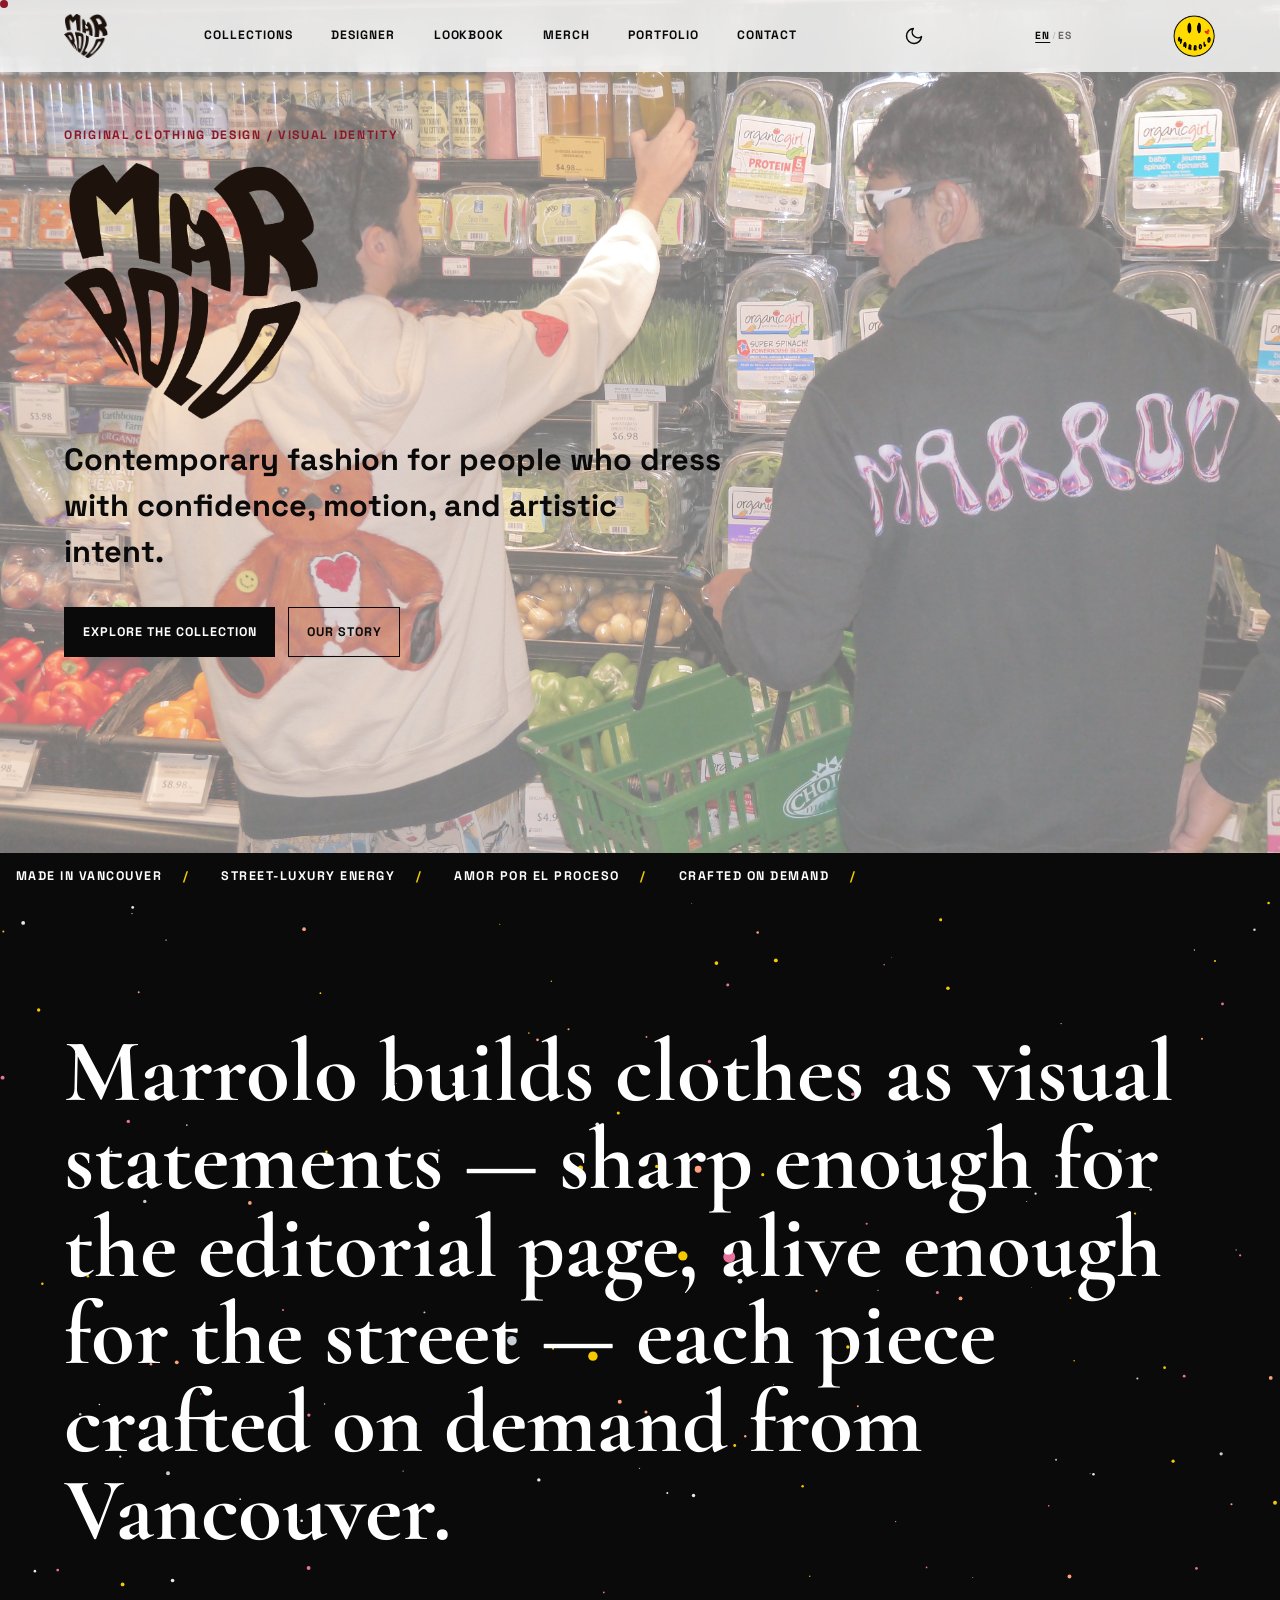
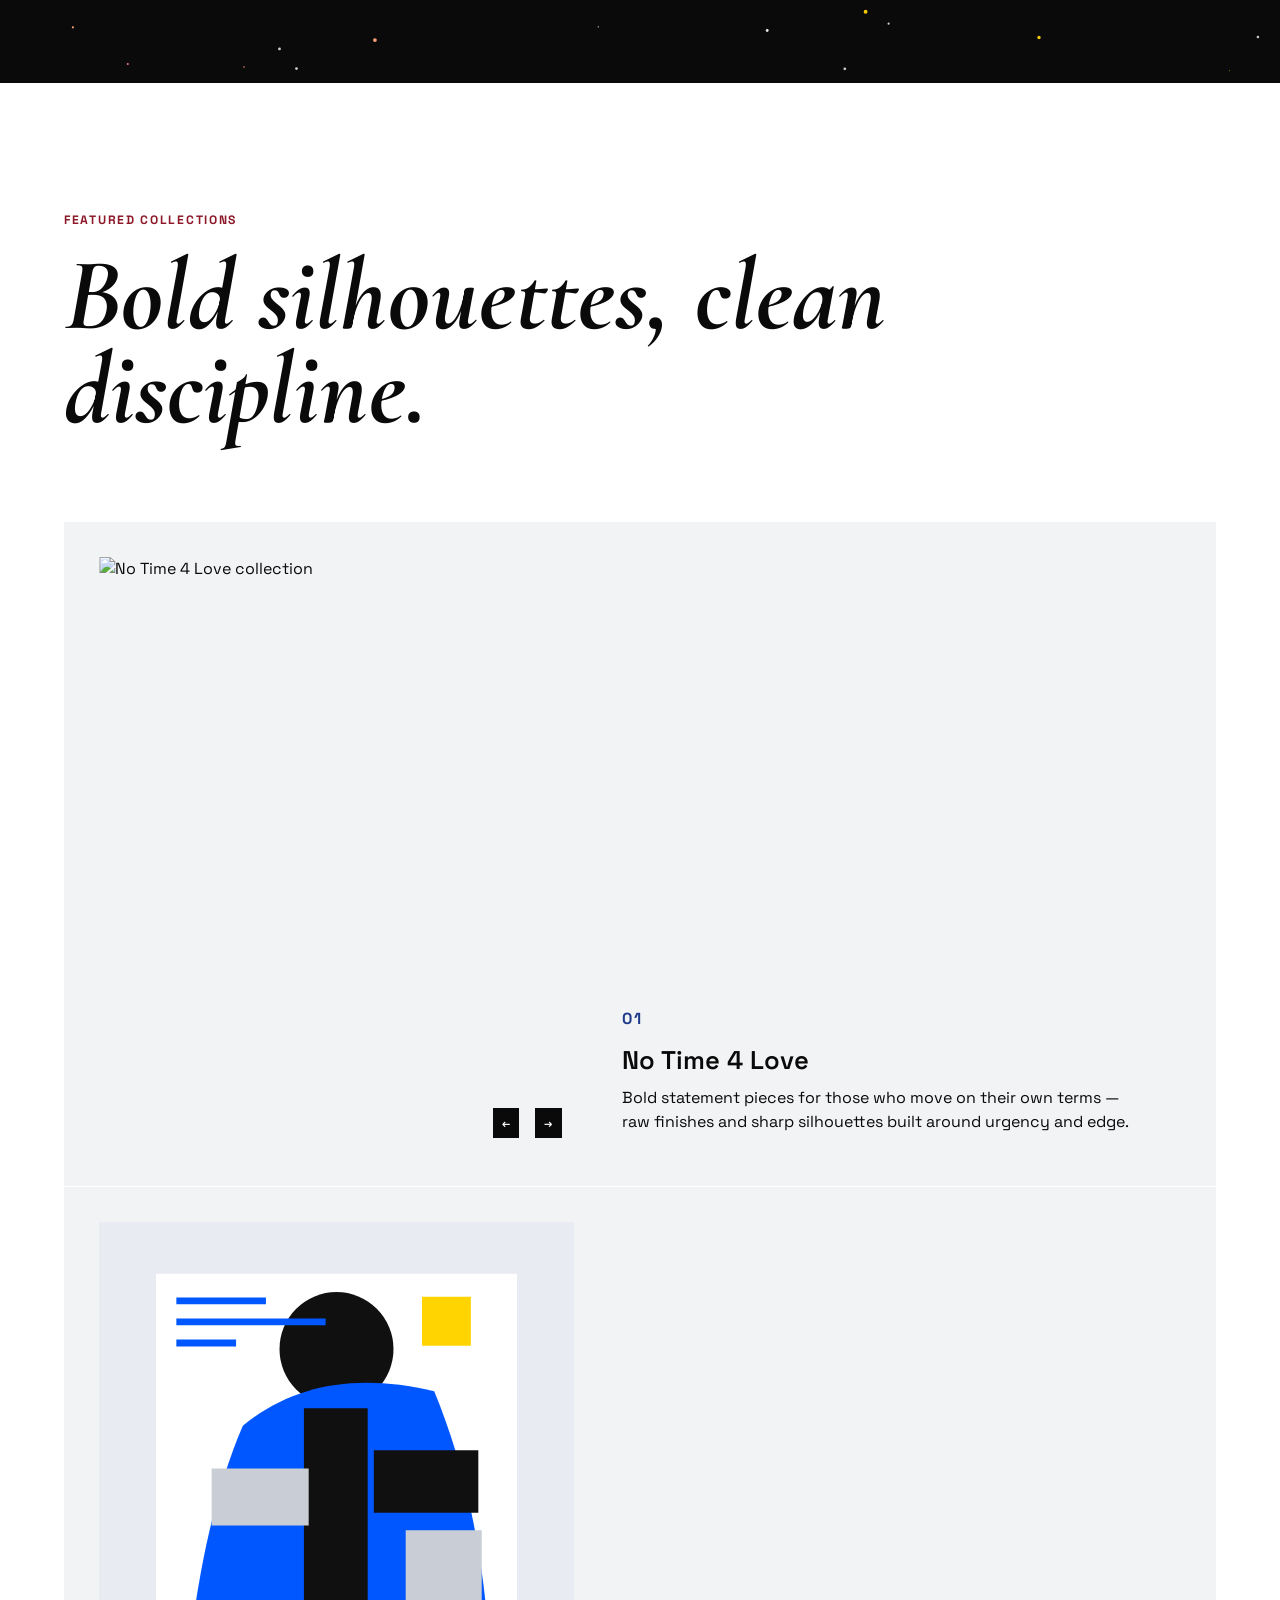
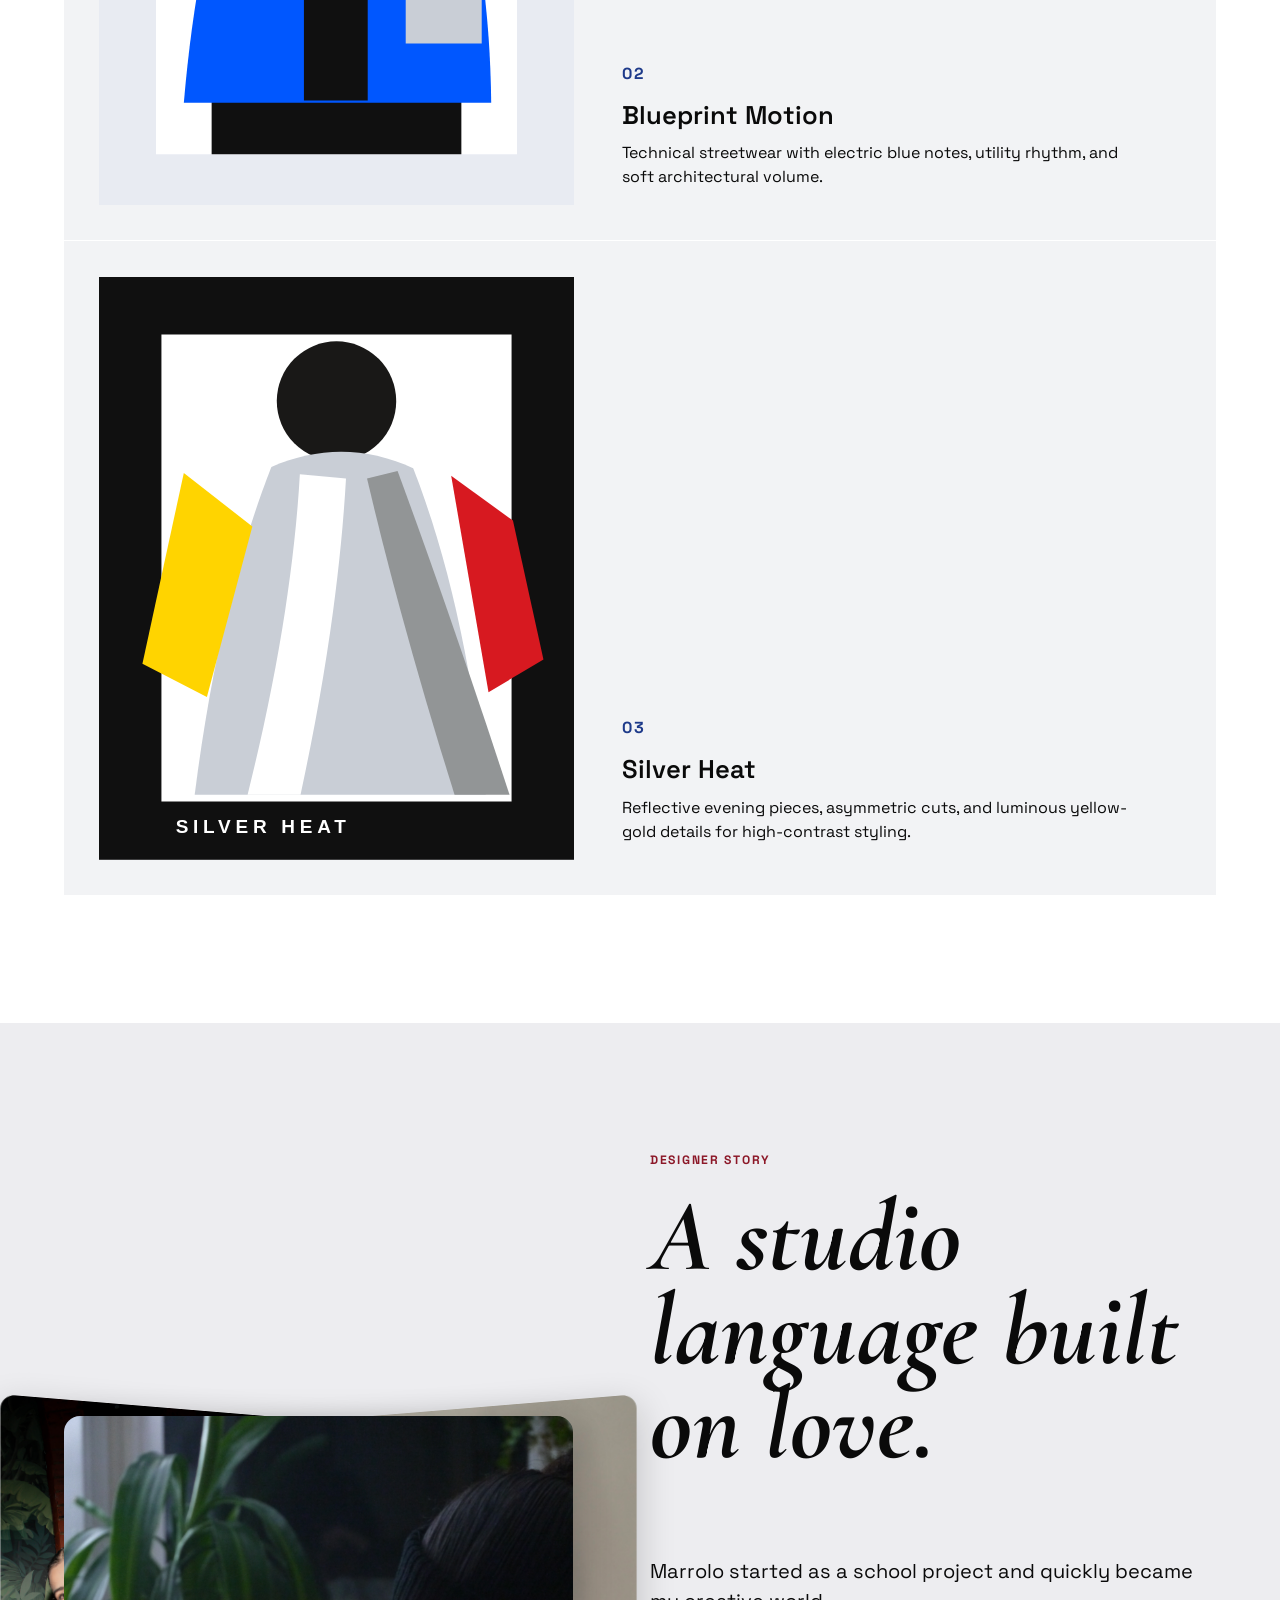
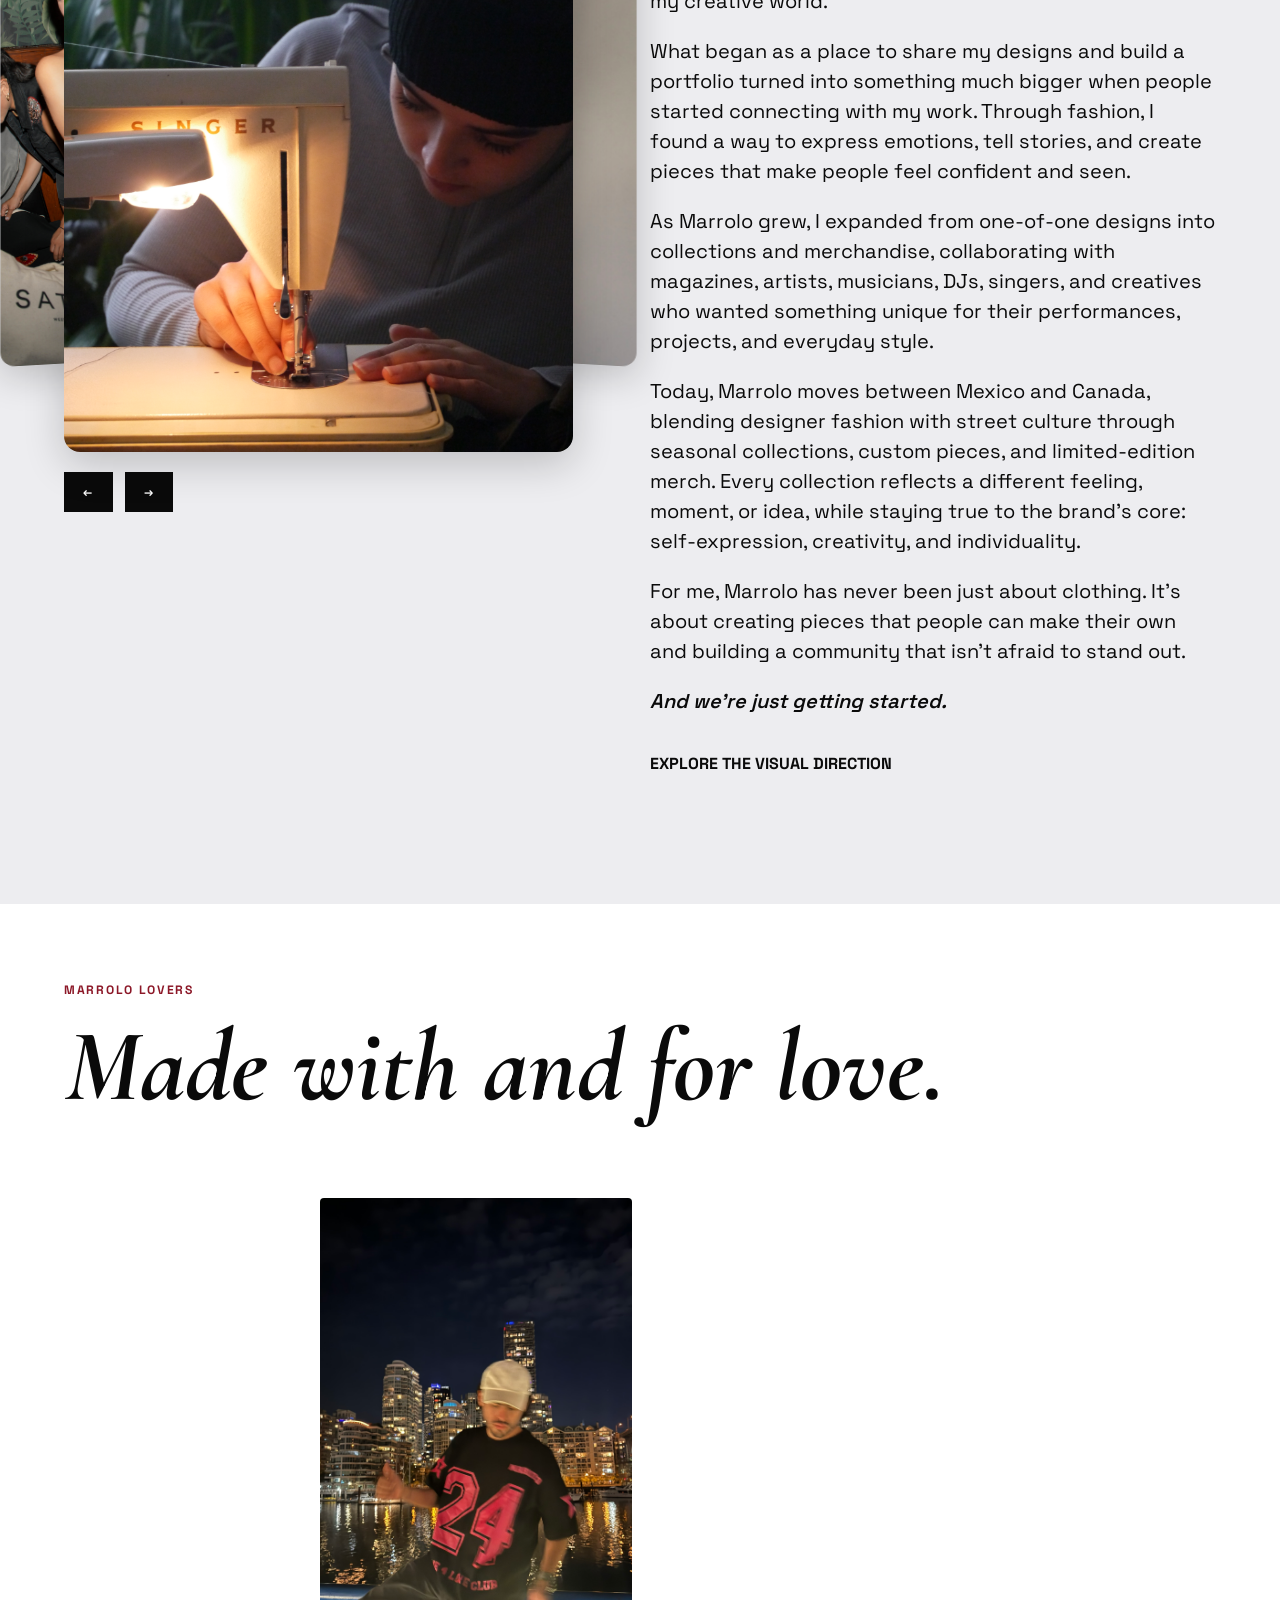
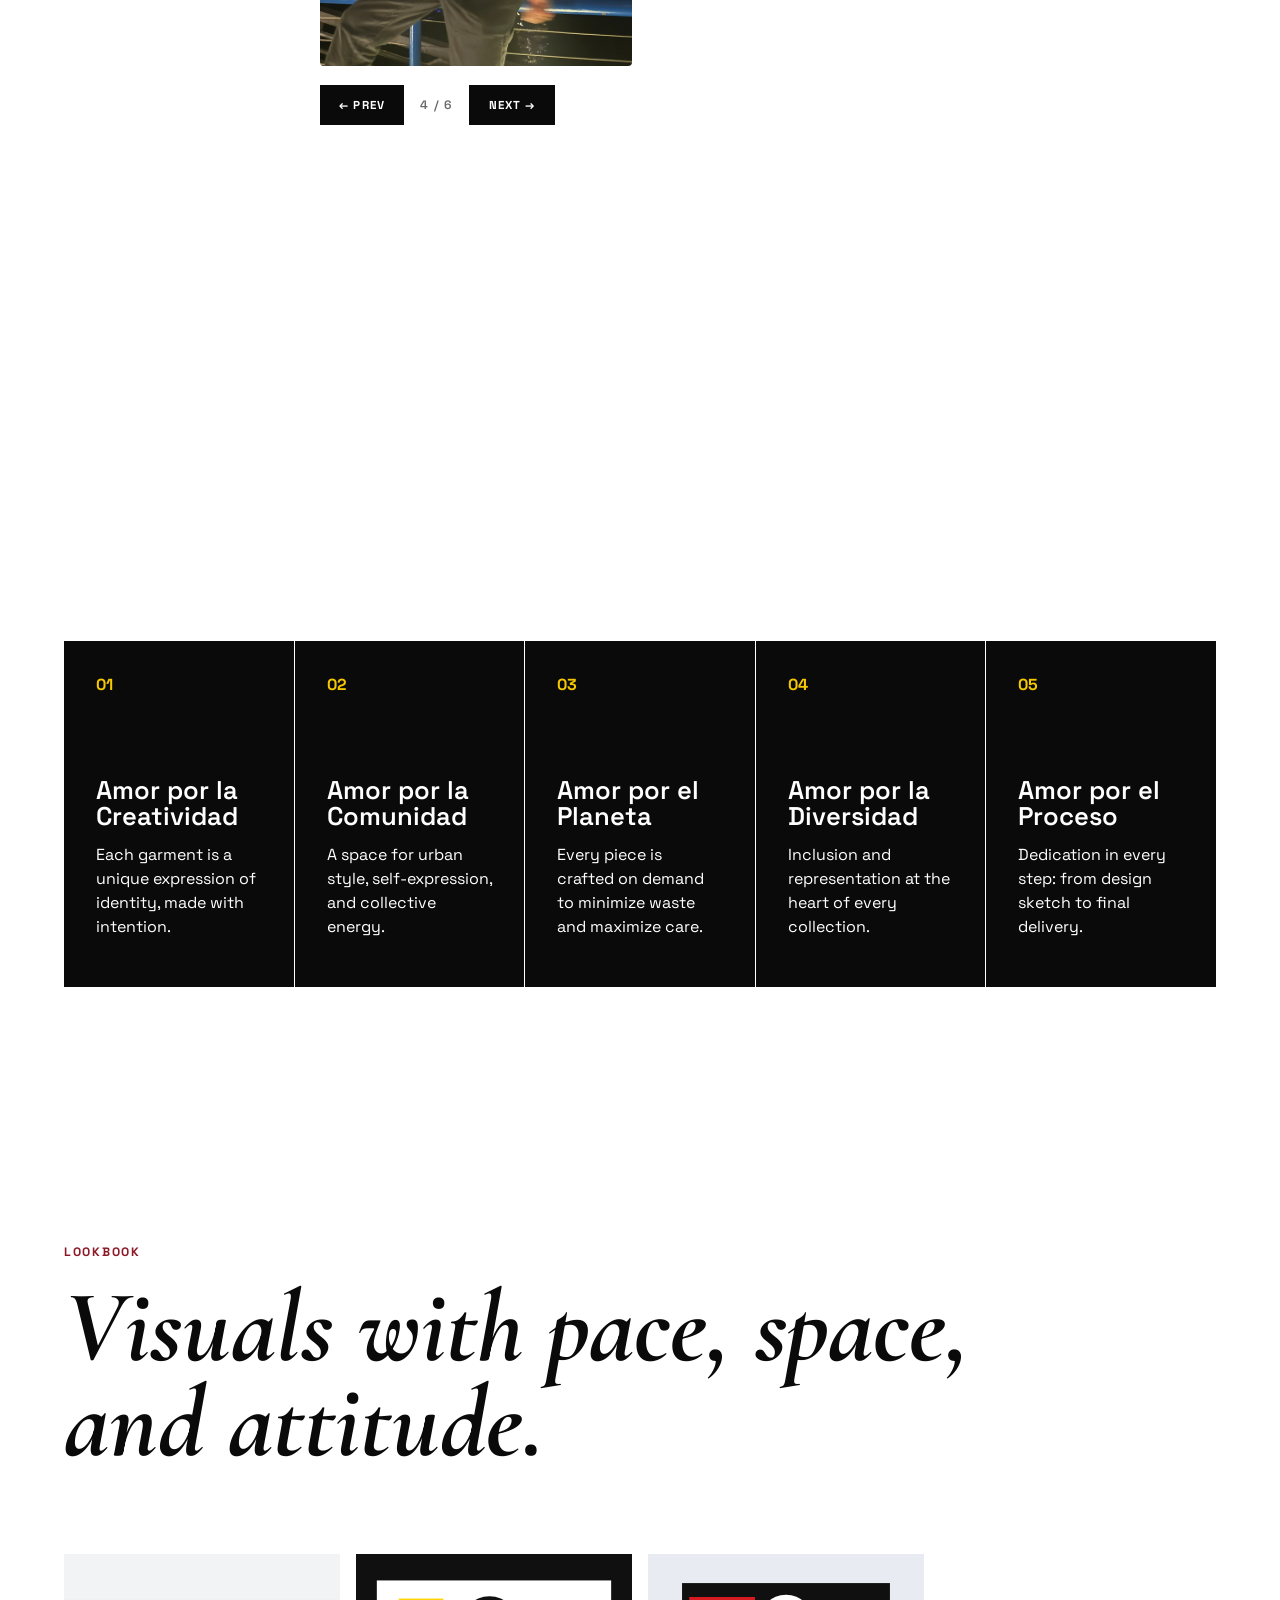
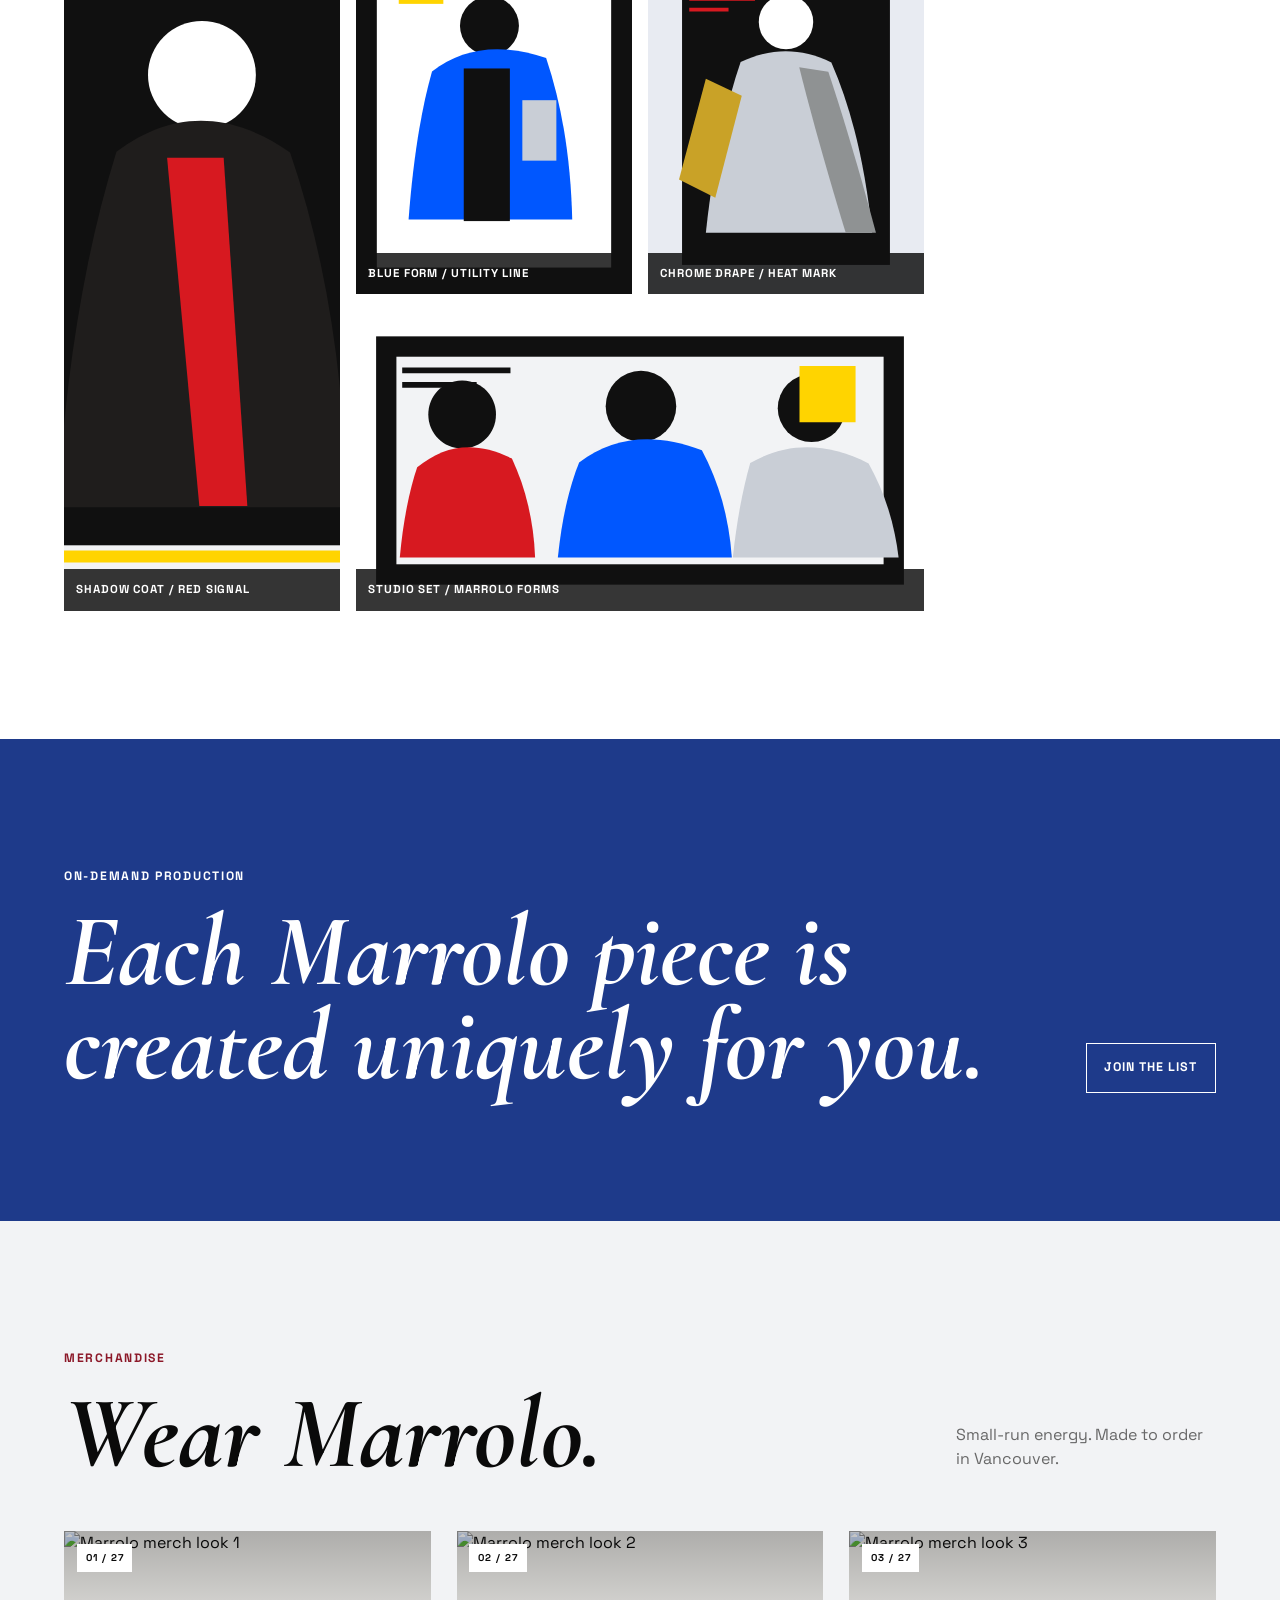
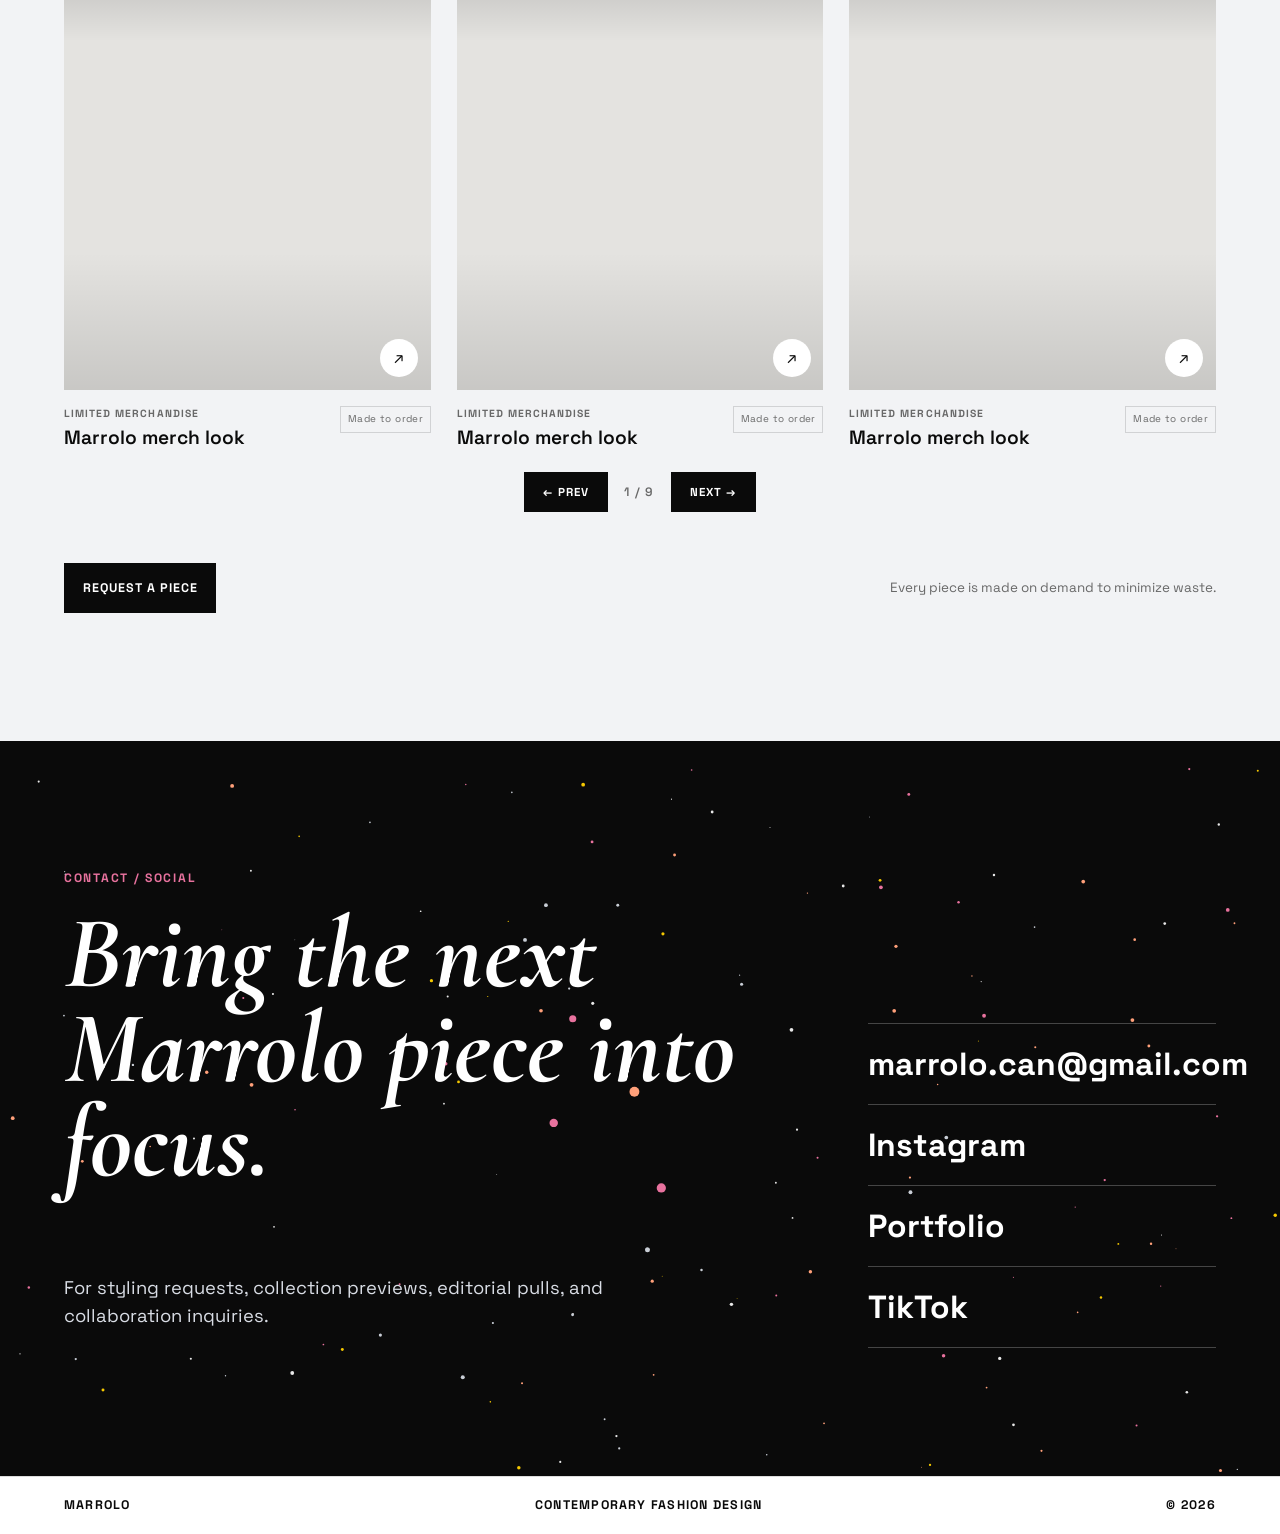
==== commit 7da3ea81: "Refresh merch section with randomized carousel" ====
--- a/index.html
+++ b/index.html
@@ -278,115 +278,22 @@
       </section>
 
       <section class="merch section" id="merch" aria-labelledby="merch-title" data-svg-follower>
-        <div class="section-heading reveal">
+        <div class="merch-intro reveal">
           <p class="eyebrow" data-i18n="merch.eyebrow">Merchandise</p>
-          <h2 id="merch-title" data-i18n="merch.heading">Wear Marrolo.</h2>
-        </div>
-        <div class="merch-carousel reveal" data-carousel>
-          <div class="carousel-viewport">
-            <div class="carousel-track">
-              <div class="carousel-slide">
-                <img src="assets/merch/merch1.JPG" alt="Marrolo merch">
-                <img src="assets/merch/merch2.JPG" alt="Marrolo merch">
-              </div>
-              <div class="carousel-slide">
-                <img src="assets/merch/merch3.JPG" alt="Marrolo merch">
-                <img src="assets/merch/merch4.JPG" alt="Marrolo merch">
-              </div>
-              <div class="carousel-slide">
-                <img src="assets/merch/merch5.JPG" alt="Marrolo merch">
-                <img src="assets/merch/merch6.JPG" alt="Marrolo merch">
-              </div>
-              <div class="carousel-slide">
-                <img src="assets/merch/merch7.JPG" alt="Marrolo merch">
-                <img src="assets/merch/merch8.JPG" alt="Marrolo merch">
-              </div>
-              <div class="carousel-slide">
-                <img src="assets/merch/merch9.JPEG" alt="Marrolo merch">
-                <img src="assets/merch/merch10.JPEG" alt="Marrolo merch">
-              </div>
-              <div class="carousel-slide">
-                <img src="assets/merch/merch11.jpg" alt="Marrolo merch">
-                <img src="assets/merch/merch12.jpg" alt="Marrolo merch">
-              </div>
-              <div class="carousel-slide">
-                <img src="assets/merch/merch13.JPEG" alt="Marrolo merch">
-                <img src="assets/merch/merch14.JPEG" alt="Marrolo merch">
-              </div>
-              <div class="carousel-slide">
-                <img src="assets/merch/merch15.JPEG" alt="Marrolo merch">
-                <img src="assets/merch/merch16.JPEG" alt="Marrolo merch">
-              </div>
-              <div class="carousel-slide">
-                <img src="assets/merch/merch17.JPEG" alt="Marrolo merch">
-                <img src="assets/merch/merch18.JPEG" alt="Marrolo merch">
-              </div>
-              <div class="carousel-slide">
-                <img src="assets/merch/merch19.JPEG" alt="Marrolo merch">
-                <img src="assets/merch/merch20.JPEG" alt="Marrolo merch">
-              </div>
-              <div class="carousel-slide">
-                <img src="assets/merch/merch21.JPEG" alt="Marrolo merch">
-                <img src="assets/merch/merch22.JPEG" alt="Marrolo merch">
-              </div>
-              <div class="carousel-slide">
-                <img src="assets/merch/merch23.JPEG" alt="Marrolo merch">
-                <img src="assets/merch/merch24.JPEG" alt="Marrolo merch">
-              </div>
-              <div class="carousel-slide">
-                <img src="assets/merch/merch25.JPEG" alt="Marrolo merch">
-                <img src="assets/merch/merch26.JPEG" alt="Marrolo merch">
-              </div>
-              <div class="carousel-slide">
-                <img src="assets/merch/merch27.JPEG" alt="Marrolo merch">
-                <img src="assets/merch/merch28.JPEG" alt="Marrolo merch">
-              </div>
-              <div class="carousel-slide">
-                <img src="assets/merch/merch29.JPEG" alt="Marrolo merch">
-                <img src="assets/merch/merch30.JPEG" alt="Marrolo merch">
-              </div>
-              <div class="carousel-slide">
-                <img src="assets/merch/merch31.JPEG" alt="Marrolo merch">
-                <img src="assets/merch/merch32.JPEG" alt="Marrolo merch">
-              </div>
-              <div class="carousel-slide">
-                <img src="assets/merch/merch33.JPEG" alt="Marrolo merch">
-                <img src="assets/merch/merch34.JPEG" alt="Marrolo merch">
-              </div>
-              <div class="carousel-slide">
-                <img src="assets/merch/merch35.JPEG" alt="Marrolo merch">
-                <img src="assets/merch/merch36.JPEG" alt="Marrolo merch">
-              </div>
-              <div class="carousel-slide">
-                <img src="assets/merch/merch37.JPEG" alt="Marrolo merch">
-                <img src="assets/merch/merch38.JPEG" alt="Marrolo merch">
-              </div>
-              <div class="carousel-slide">
-                <img src="assets/merch/merch39.JPEG" alt="Marrolo merch">
-                <img src="assets/merch/merch40.JPEG" alt="Marrolo merch">
-              </div>
-              <div class="carousel-slide">
-                <img src="assets/merch/merch41.JPEG" alt="Marrolo merch">
-                <img src="assets/merch/merch42.JPEG" alt="Marrolo merch">
-              </div>
-            </div>
-          </div>
-          <div class="carousel-controls">
-            <button class="carousel-btn carousel-prev" aria-label="Previous">← Prev</button>
-            <span class="carousel-count"></span>
-            <button class="carousel-btn carousel-next" aria-label="Next">Next →</button>
-          </div>
-        </div>
-        <div class="merch-thumbnails reveal">
-          <img src="assets/merch/merch1.JPG" alt="Marrolo merch piece">
-          <img src="assets/merch/merch30.JPEG" alt="Marrolo merch piece">
-          <img src="assets/merch/merch2.JPG" alt="Marrolo merch piece">
-          <img src="assets/merch/merch32.JPEG" alt="Marrolo merch piece">
-          <img src="assets/merch/merch7.JPG" alt="Marrolo merch piece">
-          <img src="assets/merch/merch34.JPEG" alt="Marrolo merch piece">
+          <div class="merch-title-row">
+            <h2 id="merch-title" data-i18n="merch.heading">Wear Marrolo.</h2>
+            <p class="merch-intro-note" data-i18n="merch.note">Small-run energy. Made to order in Vancouver.</p>
+          </div>
+        </div>
+        <div class="merch-grid" data-merch-grid aria-live="polite"></div>
+        <div class="merch-carousel-controls reveal" data-merch-carousel>
+          <button class="carousel-btn" type="button" data-merch-prev aria-label="Previous merch selection">← Prev</button>
+          <span class="carousel-count" data-merch-count aria-live="polite"></span>
+          <button class="carousel-btn" type="button" data-merch-next aria-label="Next merch selection">Next →</button>
         </div>
         <div class="merch-cta reveal">
           <a class="button button-primary" href="#contact" data-i18n="merch.cta">Request a Piece</a>
+          <p data-i18n="merch.footer">Every piece is made on demand to minimize waste.</p>
         </div>
       </section>
 
--- a/styles.css
+++ b/styles.css
@@ -933,6 +933,160 @@
   position: relative;
 }
 
+.merch-intro,
+.merch-grid,
+.merch-cta {
+  margin-left: auto;
+  margin-right: auto;
+  max-width: var(--max);
+}
+
+.merch-intro {
+  margin-bottom: clamp(2rem, 4vw, 3.5rem);
+}
+
+.merch-title-row {
+  align-items: end;
+  display: flex;
+  gap: 2rem;
+  justify-content: space-between;
+}
+
+.merch-title-row h2 {
+  margin-bottom: 0;
+}
+
+.merch-intro-note {
+  color: var(--muted);
+  margin: 0 0 0.55rem;
+  max-width: 260px;
+}
+
+.merch-grid {
+  display: grid;
+  gap: clamp(1rem, 2vw, 1.8rem);
+  grid-template-columns: repeat(3, minmax(0, 1fr));
+}
+
+.merch-card {
+  min-width: 0;
+}
+
+.merch-image {
+  aspect-ratio: 4 / 5;
+  background: #e4e3e0;
+  display: block;
+  overflow: hidden;
+  position: relative;
+}
+
+.merch-image::after {
+  background: linear-gradient(180deg, rgba(0, 0, 0, 0.24), transparent 24%, transparent 70%, rgba(0, 0, 0, 0.12));
+  content: "";
+  inset: 0;
+  pointer-events: none;
+  position: absolute;
+}
+
+.merch-image img {
+  height: 100%;
+  object-fit: cover;
+  transition: transform 500ms cubic-bezier(0.2, 0.7, 0.2, 1);
+  width: 100%;
+}
+
+.merch-image:hover img {
+  transform: scale(1.035);
+}
+
+.merch-image-index {
+  background: var(--paper);
+  color: var(--ink);
+  font-size: 0.62rem;
+  font-weight: 700;
+  left: 0.8rem;
+  letter-spacing: 0.1em;
+  padding: 0.42rem 0.55rem;
+  position: absolute;
+  text-transform: uppercase;
+  top: 0.8rem;
+  z-index: 1;
+}
+
+.merch-image-arrow {
+  align-items: center;
+  background: var(--paper);
+  border-radius: 50%;
+  bottom: 0.8rem;
+  color: var(--ink);
+  display: flex;
+  height: 38px;
+  justify-content: center;
+  position: absolute;
+  right: 0.8rem;
+  transition: transform 180ms ease;
+  width: 38px;
+  z-index: 1;
+}
+
+.merch-image:hover .merch-image-arrow {
+  transform: rotate(45deg);
+}
+
+.merch-product-meta {
+  align-items: start;
+  display: flex;
+  gap: 0.6rem;
+  justify-content: space-between;
+  margin-top: 1rem;
+}
+
+.merch-category {
+  color: var(--muted);
+  font-size: 0.65rem;
+  font-weight: 700;
+  letter-spacing: 0.1em;
+  margin-bottom: 0.4rem;
+  text-transform: uppercase;
+}
+
+.merch-product-meta h3 {
+  font-size: 1.2rem;
+  margin-bottom: 0;
+}
+
+.merch-made {
+  border: 1px solid var(--line);
+  color: var(--muted);
+  flex: 0 0 auto;
+  font-size: 0.62rem;
+  letter-spacing: 0.04em;
+  padding: 0.3rem 0.42rem;
+}
+
+.merch-cta {
+  align-items: center;
+  display: flex;
+  gap: 1.25rem;
+  justify-content: space-between;
+  margin-top: clamp(2rem, 4vw, 3.5rem);
+}
+
+.merch-cta p {
+  color: var(--muted);
+  font-size: 0.84rem;
+  margin: 0;
+}
+
+.merch-carousel-controls {
+  align-items: center;
+  display: flex;
+  gap: 1rem;
+  justify-content: center;
+  margin: 1.5rem auto 0;
+  max-width: var(--max);
+}
+
 .amores-section {
   padding-block: clamp(3rem, 6vw, 5rem);
   position: relative;
@@ -954,35 +1108,6 @@
   height: auto;
   object-fit: cover;
   width: 100%;
-}
-
-.merch-carousel {
-  margin: 0 auto clamp(1.5rem, 3vw, 2.5rem);
-  max-width: var(--max);
-}
-
-.merch-carousel .carousel-slide img {
-  aspect-ratio: 3 / 4;
-}
-
-.merch-thumbnails {
-  display: grid;
-  gap: 0.6rem;
-  grid-template-columns: repeat(6, 1fr);
-  margin: 0 auto 2rem;
-  max-width: 640px;
-}
-
-.merch-thumbnails img {
-  aspect-ratio: 3 / 4;
-  display: block;
-  object-fit: cover;
-  width: 100%;
-}
-
-.merch-cta {
-  max-width: var(--max);
-  margin: 0 auto;
 }
 
 /* ── Portfolio page layout ──────────────────────────── */
@@ -1162,9 +1287,30 @@
     padding-left: 0.5rem;
   }
 
-  .merch-thumbnails {
-    grid-template-columns: repeat(3, 1fr);
-    max-width: 100%;
+  .merch-grid {
+    grid-template-columns: repeat(2, minmax(0, 1fr));
+  }
+}
+
+@media (max-width: 560px) {
+  .merch-title-row {
+    align-items: start;
+    flex-direction: column;
+    gap: 0.8rem;
+  }
+
+  .merch-intro-note {
+    max-width: 320px;
+  }
+
+  .merch-product-meta {
+    flex-direction: column;
+    gap: 0.55rem;
+  }
+
+  .merch-cta {
+    align-items: start;
+    flex-direction: column;
   }
 }
 
